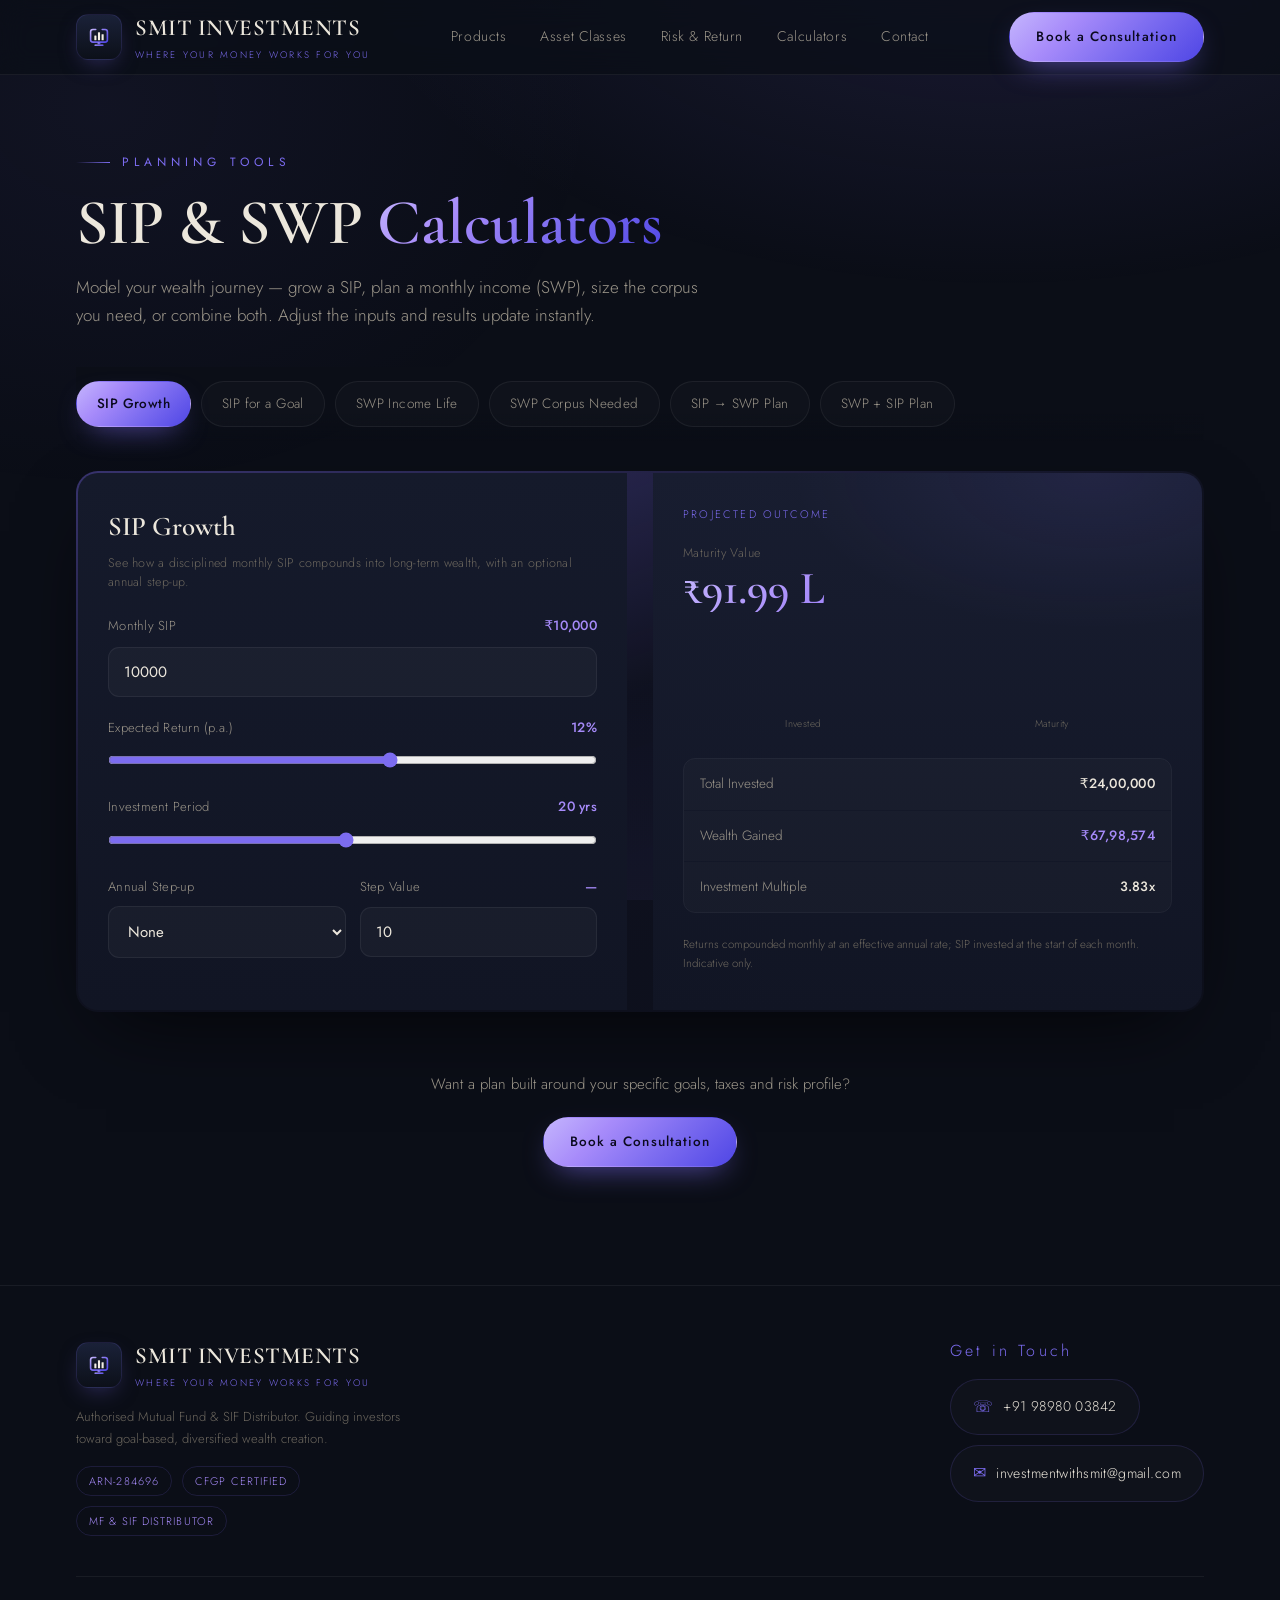
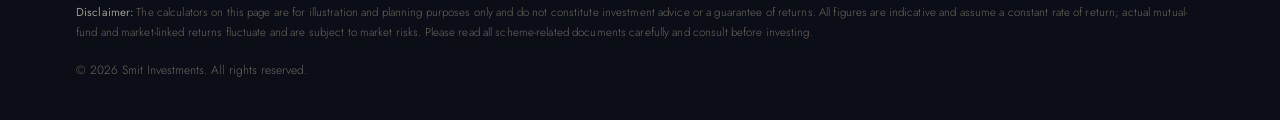
==== calculators.html @ efdbbafd "Initial commit: Smit Investments website + SIP/SWP calculators Co-Authored-By: Claude Opus 4.8 <nore" ====
<!DOCTYPE html>
<html lang="en">
<head>
<meta charset="UTF-8" />
<meta name="viewport" content="width=device-width, initial-scale=1.0" />
<title>Calculators — Smit Investments</title>
<meta name="description" content="SIP & SWP cash-flow calculators by Smit Investments — plan your investments, income withdrawals, and goals." />
<link rel="preconnect" href="https://fonts.googleapis.com" />
<link rel="preconnect" href="https://fonts.gstatic.com" crossorigin />
<link href="https://fonts.googleapis.com/css2?family=Cormorant+Garamond:wght@400;500;600;700&family=Jost:wght@300;400;500;600&display=swap" rel="stylesheet" />
<link rel="stylesheet" href="styles.css" />
</head>
<body>

<header class="nav">
  <div class="wrap nav-inner">
    <a class="brand" href="index.html">
      <span class="mark">
        <svg viewBox="0 0 120 116" xmlns="http://www.w3.org/2000/svg">
          <defs><linearGradient id="lg" x1="0" y1="0" x2="1" y2="1">
            <stop offset="0" stop-color="#c4b5fd"/><stop offset=".5" stop-color="#7c6cf0"/><stop offset="1" stop-color="#4f46e5"/>
          </linearGradient></defs>
          <path d="M46 26 H34 a10 10 0 0 0 -10 10 v34 a10 10 0 0 0 10 10 H86 a10 10 0 0 0 10 -10 V36 a10 10 0 0 0 -10 -10 H74"
                fill="none" stroke="url(#lg)" stroke-width="7" stroke-linecap="round"/>
          <rect x="40" y="52" width="9" height="20" rx="1.5" fill="#f3efe6"/>
          <rect x="55.5" y="38" width="9" height="34" rx="1.5" fill="#f3efe6"/>
          <rect x="71" y="46" width="9" height="26" rx="1.5" fill="#f3efe6"/>
          <rect x="54" y="80" width="12" height="9" rx="2" fill="url(#lg)"/>
          <rect x="40" y="90" width="40" height="7" rx="3.5" fill="url(#lg)"/>
        </svg>
      </span>
      <span><b>Smit Investments</b><span>Where your money works for you</span></span>
    </a>
    <nav class="nav-links">
      <a href="index.html#products">Products</a>
      <a href="index.html#classes">Asset Classes</a>
      <a href="index.html#risk">Risk &amp; Return</a>
      <a href="calculators.html">Calculators</a>
      <a href="index.html#contact">Contact</a>
    </nav>
    <a class="btn btn-gold" href="index.html#contact">Book a Consultation</a>
  </div>
</header>

<section class="calc-hero">
  <div class="wrap">
    <span class="eyebrow">Planning Tools</span>
    <h1>SIP &amp; SWP <span class="gold-text">Calculators</span></h1>
    <p class="lead">Model your wealth journey — grow a SIP, plan a monthly income (SWP), size the corpus you need, or combine both. Adjust the inputs and results update instantly.</p>

    <div class="tabs" id="tabs">
      <div class="tab active" data-target="p-sip">SIP Growth</div>
      <div class="tab" data-target="p-sipneed">SIP for a Goal</div>
      <div class="tab" data-target="p-swplife">SWP Income Life</div>
      <div class="tab" data-target="p-swpneed">SWP Corpus Needed</div>
      <div class="tab" data-target="p-sipswp">SIP → SWP Plan</div>
      <div class="tab" data-target="p-swpsip">SWP + SIP Plan</div>
    </div>

    <!-- 1. SIP GROWTH -->
    <div class="panel active" id="p-sip">
      <div class="calc-card">
        <div class="inputs">
          <h3>SIP Growth</h3>
          <div class="cap">See how a disciplined monthly SIP compounds into long-term wealth, with an optional annual step-up.</div>
          <div class="field"><label>Monthly SIP <span class="out" id="sip_amt_o"></span></label><input type="number" id="sip_amt" value="10000" min="500" step="500"></div>
          <div class="field"><label>Expected Return (p.a.) <span class="out" id="sip_ret_o"></span></label><input type="range" id="sip_ret" value="12" min="1" max="20" step="0.5"></div>
          <div class="field"><label>Investment Period <span class="out" id="sip_yrs_o"></span></label><input type="range" id="sip_yrs" value="20" min="1" max="40" step="1"></div>
          <div class="field-row">
            <div class="field"><label>Annual Step-up</label><select id="sip_stype"><option value="none">None</option><option value="pct">% yearly</option><option value="yearly">₹ yearly</option><option value="half">₹ half-yearly</option></select></div>
            <div class="field"><label>Step Value <span class="out" id="sip_step_o"></span></label><input type="number" id="sip_step" value="10" min="0" step="1"></div>
          </div>
        </div>
        <div class="results">
          <div class="res-head">Projected Outcome</div>
          <div class="res-hero"><div class="lbl">Maturity Value</div><div class="big" id="sip_mat">—</div></div>
          <div class="mini-bars"><div class="mb"><div class="bar inv" id="sip_bar_inv"></div><small>Invested</small></div><div class="mb"><div class="bar gain" id="sip_bar_mat"></div><small>Maturity</small></div></div>
          <div class="res-list">
            <div class="r"><span class="k">Total Invested</span><span class="v" id="sip_inv">—</span></div>
            <div class="r"><span class="k">Wealth Gained</span><span class="v pos" id="sip_gain">—</span></div>
            <div class="r"><span class="k">Investment Multiple</span><span class="v" id="sip_mult">—</span></div>
          </div>
          <div class="calc-note">Returns compounded monthly at an effective annual rate; SIP invested at the start of each month. Indicative only.</div>
        </div>
      </div>
    </div>

    <!-- 2. SIP FOR A GOAL -->
    <div class="panel" id="p-sipneed">
      <div class="calc-card">
        <div class="inputs">
          <h3>SIP for a Goal</h3>
          <div class="cap">Have a target corpus in mind? Find the monthly SIP required to reach it within your horizon.</div>
          <div class="field"><label>Target Amount <span class="out" id="sn_tgt_o"></span></label><input type="number" id="sn_tgt" value="5000000" min="10000" step="50000"></div>
          <div class="field"><label>Expected Return (p.a.) <span class="out" id="sn_ret_o"></span></label><input type="range" id="sn_ret" value="12" min="1" max="20" step="0.5"></div>
          <div class="field"><label>Investment Horizon <span class="out" id="sn_yrs_o"></span></label><input type="range" id="sn_yrs" value="10" min="1" max="40" step="1"></div>
          <div class="field-row">
            <div class="field"><label>Annual Step-up</label><select id="sn_stype"><option value="none">None</option><option value="pct">% yearly</option><option value="yearly">₹ yearly</option><option value="half">₹ half-yearly</option></select></div>
            <div class="field"><label>Step Value <span class="out" id="sn_step_o"></span></label><input type="number" id="sn_step" value="10" min="0" step="1"></div>
          </div>
        </div>
        <div class="results">
          <div class="res-head">What You Need</div>
          <div class="res-hero"><div class="lbl">Monthly SIP Required (at start)</div><div class="big" id="sn_sip">—</div></div>
          <div class="res-list">
            <div class="r"><span class="k">Target Amount</span><span class="v" id="sn_tgt2">—</span></div>
            <div class="r"><span class="k">Total Amount Invested</span><span class="v" id="sn_inv">—</span></div>
            <div class="r"><span class="k">Wealth Gained</span><span class="v pos" id="sn_gain">—</span></div>
            <div class="r"><span class="k">Investment Multiple</span><span class="v" id="sn_mult">—</span></div>
          </div>
          <div class="calc-note">If a step-up is chosen, the required starting SIP is lower as contributions rise over time. Indicative only.</div>
        </div>
      </div>
    </div>

    <!-- 3. SWP INCOME LIFE -->
    <div class="panel" id="p-swplife">
      <div class="calc-card">
        <div class="inputs">
          <h3>SWP Income Life</h3>
          <div class="cap">Withdrawing a fixed monthly income from a corpus? See how long it will last at your expected return.</div>
          <div class="field"><label>Investment Corpus Today <span class="out" id="sl_corp_o"></span></label><input type="number" id="sl_corp" value="5000000" min="100000" step="100000"></div>
          <div class="field"><label>Monthly Withdrawal (SWP) <span class="out" id="sl_wd_o"></span></label><input type="number" id="sl_wd" value="40000" min="1000" step="1000"></div>
          <div class="field"><label>Expected Return (p.a.) <span class="out" id="sl_ret_o"></span></label><input type="range" id="sl_ret" value="8" min="1" max="18" step="0.5"></div>
        </div>
        <div class="results">
          <div class="res-head">How Long It Lasts</div>
          <div class="res-hero"><div class="lbl">Your income would last for</div><div class="big" id="sl_life">—</div></div>
          <div class="res-list">
            <div class="r"><span class="k">Monthly Income</span><span class="v" id="sl_wd2">—</span></div>
            <div class="r"><span class="k">Number of Withdrawals</span><span class="v" id="sl_cnt">—</span></div>
            <div class="r"><span class="k">Total Amount Withdrawn</span><span class="v pos" id="sl_tot">—</span></div>
          </div>
          <div class="calc-note" id="sl_note">Withdrawals start next month; corpus grows at the effective monthly rate between withdrawals. Indicative only.</div>
        </div>
      </div>
    </div>

    <!-- 4. SWP CORPUS NEEDED -->
    <div class="panel" id="p-swpneed">
      <div class="calc-card">
        <div class="inputs">
          <h3>SWP Corpus Needed</h3>
          <div class="cap">Know the monthly income you want and for how long? Find the corpus (SWP kitty) you need to build.</div>
          <div class="field"><label>Monthly Income Required <span class="out" id="swn_wd_o"></span></label><input type="number" id="swn_wd" value="50000" min="1000" step="1000"></div>
          <div class="field"><label>Income Duration <span class="out" id="swn_yrs_o"></span></label><input type="range" id="swn_yrs" value="15" min="1" max="40" step="1"></div>
          <div class="field"><label>Return on Corpus (p.a.) <span class="out" id="swn_ret_o"></span></label><input type="range" id="swn_ret" value="12" min="1" max="18" step="0.5"></div>
          <div class="field"><label>Annual Income Growth / Inflation <span class="out" id="swn_inf_o"></span></label><input type="range" id="swn_inf" value="0" min="0" max="12" step="0.5"></div>
        </div>
        <div class="results">
          <div class="res-head">Corpus To Build</div>
          <div class="res-hero"><div class="lbl">SWP Corpus Needed Today</div><div class="big" id="swn_kitty">—</div></div>
          <div class="res-list">
            <div class="r"><span class="k">Starting Monthly Income</span><span class="v" id="swn_wd2">—</span></div>
            <div class="r"><span class="k">Income Duration</span><span class="v" id="swn_dur">—</span></div>
            <div class="r"><span class="k">Total Income Drawn</span><span class="v pos" id="swn_tot">—</span></div>
          </div>
          <div class="calc-note">Income assumed at the start of each month, growing yearly by the inflation rate. Indicative only.</div>
        </div>
      </div>
    </div>

    <!-- 5. SIP -> SWP -->
    <div class="panel" id="p-sipswp">
      <div class="calc-card">
        <div class="inputs">
          <h3>SIP → SWP Plan</h3>
          <div class="cap">Build wealth with a SIP, then draw a monthly income from it. See the corpus created and how long the income lasts.</div>
          <div class="field"><label>Monthly SIP <span class="out" id="ss_sip_o"></span></label><input type="number" id="ss_sip" value="15000" min="500" step="500"></div>
          <div class="field-row">
            <div class="field"><label>SIP Return (p.a.) <span class="out" id="ss_sret_o"></span></label><input type="range" id="ss_sret" value="12" min="1" max="20" step="0.5"></div>
            <div class="field"><label>SIP Period <span class="out" id="ss_syrs_o"></span></label><input type="range" id="ss_syrs" value="20" min="1" max="40" step="1"></div>
          </div>
          <div class="field"><label>Then — Monthly Withdrawal (SWP) <span class="out" id="ss_wd_o"></span></label><input type="number" id="ss_wd" value="50000" min="1000" step="1000"></div>
          <div class="field"><label>Return During Withdrawal (p.a.) <span class="out" id="ss_wret_o"></span></label><input type="range" id="ss_wret" value="8" min="1" max="18" step="0.5"></div>
        </div>
        <div class="results">
          <div class="res-head">Accumulate → Withdraw</div>
          <div class="res-hero"><div class="lbl">SWP Corpus Built</div><div class="big" id="ss_kitty">—</div></div>
          <div class="res-list">
            <div class="r"><span class="k">Total Invested via SIP</span><span class="v" id="ss_inv">—</span></div>
            <div class="r"><span class="k">Monthly Income Drawn</span><span class="v" id="ss_wd2">—</span></div>
            <div class="r"><span class="k">Income Would Last</span><span class="v pos" id="ss_life">—</span></div>
          </div>
          <div class="calc-note">A two-stage plan: SIP accumulation followed by SWP drawdown on the built corpus. Indicative only.</div>
        </div>
      </div>
    </div>

    <!-- 6. SWP + SIP -->
    <div class="panel" id="p-swpsip">
      <div class="calc-card">
        <div class="inputs">
          <h3>SWP + SIP Plan</h3>
          <div class="cap">Plan a future monthly income and find the SIP needed today to fund the required corpus.</div>
          <div class="field"><label>Monthly Income Required <span class="out" id="sp_wd_o"></span></label><input type="number" id="sp_wd" value="30000" min="1000" step="1000"></div>
          <div class="field-row">
            <div class="field"><label>Income Starts After <span class="out" id="sp_start_o"></span></label><input type="range" id="sp_start" value="5" min="1" max="30" step="1"></div>
            <div class="field"><label>Income Duration <span class="out" id="sp_dur_o"></span></label><input type="range" id="sp_dur" value="15" min="1" max="40" step="1"></div>
          </div>
          <div class="field"><label>Expected Return (p.a.) <span class="out" id="sp_ret_o"></span></label><input type="range" id="sp_ret" value="12" min="1" max="18" step="0.5"></div>
          <div class="field"><label>Annual Income Growth / Inflation <span class="out" id="sp_inf_o"></span></label><input type="range" id="sp_inf" value="0" min="0" max="12" step="0.5"></div>
        </div>
        <div class="results">
          <div class="res-head">Income Goal → Fund It</div>
          <div class="res-hero"><div class="lbl">Monthly SIP Required (at start)</div><div class="big" id="sp_sip">—</div></div>
          <div class="res-list">
            <div class="r"><span class="k">SWP Corpus Needed</span><span class="v" id="sp_kitty">—</span></div>
            <div class="r"><span class="k">Starting Monthly Income</span><span class="v" id="sp_first">—</span></div>
            <div class="r"><span class="k">Total Invested via SIP</span><span class="v" id="sp_inv">—</span></div>
            <div class="r"><span class="k">Income Duration</span><span class="v pos" id="sp_dur2">—</span></div>
          </div>
          <div class="calc-note">Stage 1 sizes the corpus for your income need; Stage 2 finds the SIP over the accumulation years to reach it. Indicative only.</div>
        </div>
      </div>
    </div>

    <div class="cross-cta">
      <p class="lead" style="font-size:15px;margin-bottom:20px">Want a plan built around your specific goals, taxes and risk profile?</p>
      <a class="btn btn-gold" href="index.html#contact">Book a Consultation</a>
    </div>
  </div>
</section>

<footer>
  <div class="wrap">
    <div class="foot-grid">
      <div class="foot-brand">
        <a class="brand" href="index.html" style="pointer-events:auto">
          <span class="mark">
            <svg viewBox="0 0 120 116" xmlns="http://www.w3.org/2000/svg">
              <defs><linearGradient id="lgf" x1="0" y1="0" x2="1" y2="1">
                <stop offset="0" stop-color="#c4b5fd"/><stop offset=".5" stop-color="#7c6cf0"/><stop offset="1" stop-color="#4f46e5"/>
              </linearGradient></defs>
              <path d="M46 26 H34 a10 10 0 0 0 -10 10 v34 a10 10 0 0 0 10 10 H86 a10 10 0 0 0 10 -10 V36 a10 10 0 0 0 -10 -10 H74"
                    fill="none" stroke="url(#lgf)" stroke-width="7" stroke-linecap="round"/>
              <rect x="40" y="52" width="9" height="20" rx="1.5" fill="#f3efe6"/>
              <rect x="55.5" y="38" width="9" height="34" rx="1.5" fill="#f3efe6"/>
              <rect x="71" y="46" width="9" height="26" rx="1.5" fill="#f3efe6"/>
              <rect x="54" y="80" width="12" height="9" rx="2" fill="url(#lgf)"/>
              <rect x="40" y="90" width="40" height="7" rx="3.5" fill="url(#lgf)"/>
            </svg>
          </span>
          <span><b>Smit Investments</b><span>Where your money works for you</span></span>
        </a>
        <p>Authorised Mutual Fund &amp; SIF Distributor. Guiding investors toward goal-based, diversified wealth creation.</p>
        <div class="cred"><span>ARN-284696</span><span>CFGP Certified</span><span>MF &amp; SIF Distributor</span></div>
      </div>
      <div>
        <div class="cls-label" style="color:var(--gold);letter-spacing:.2em;margin-bottom:14px">Get in Touch</div>
        <a class="contact-pill" style="margin-bottom:10px" href="tel:+919898003842"><span class="k serif">☏</span> +91 98980 03842</a><br>
        <a class="contact-pill" style="margin-bottom:10px" href="mailto:investmentwithsmit@gmail.com"><span class="k serif">✉</span> investmentwithsmit@gmail.com</a>
      </div>
    </div>
    <div class="disclaimer">
      <b>Disclaimer:</b> The calculators on this page are for illustration and planning purposes only and do not constitute investment advice or a guarantee of returns. All figures are indicative and assume a constant rate of return; actual mutual-fund and market-linked returns fluctuate and are subject to market risks. Please read all scheme-related documents carefully and consult before investing.
    </div>
    <div class="copy">© 2026 Smit Investments. All rights reserved.</div>
  </div>
</footer>

<script>
/* ===== core financial engine (matched to the SIP/SWP cash-flow model) ===== */
const mrate = a => Math.pow(1+a, 1/12) - 1;

function sipFV(P, annual, years, stype, step){
  const r=mrate(annual); let bal=0, sip=P, invested=0;
  const n=Math.round(years*12);
  for(let m=0;m<n;m++){
    if(m>0){
      if(stype==='pct' && m%12===0) sip*=(1+step);
      else if(stype==='yearly' && m%12===0) sip+=step;
      else if(stype==='half' && m%6===0) sip+=step;
    }
    bal=(bal+sip)*(1+r); invested+=sip;
  }
  return {maturity:bal, invested};
}
function sipNeeded(target, annual, years, stype, step){
  let lo=0, hi=Math.max(target,1);
  // ensure hi is large enough
  while(sipFV(hi,annual,years,stype,step).maturity < target) hi*=2;
  for(let i=0;i<100;i++){ const mid=(lo+hi)/2; if(sipFV(mid,annual,years,stype,step).maturity<target) lo=mid; else hi=mid; }
  const P=(lo+hi)/2; return {sip:P, ...sipFV(P,annual,years,stype,step)};
}
function swpNeed(W, years, annual, infl){
  const r=mrate(annual); const n=Math.round(years*12); let pv=0, w=W, totalWD=0;
  for(let m=0;m<n;m++){ if(m>0 && m%12===0) w*=(1+infl); pv += w/Math.pow(1+r,m); totalWD+=w; }
  return {pv, totalWD};
}
function swpLife(C, W, annual){
  const r=mrate(annual); let bal=C, count=0, total=0; const cap=1200; let sustaining=false;
  for(let m=1;m<=cap;m++){
    bal=bal*(1+r);
    if(bal>=W){ bal-=W; count++; total+=W; }
    else { total+=bal; count++; bal=0; break; }
    if(m===cap) sustaining=true;
  }
  return {months:count, total, sustaining};
}

/* ===== formatting ===== */
const nf=new Intl.NumberFormat('en-IN',{maximumFractionDigits:0});
const rupee=n=>'₹'+nf.format(Math.round(n));
function compact(n){n=Math.round(n);const a=Math.abs(n);
  if(a>=1e7) return '₹'+(n/1e7).toFixed(2)+' Cr';
  if(a>=1e5) return '₹'+(n/1e5).toFixed(2)+' L';
  return '₹'+nf.format(n);}
function dur(months){const y=Math.floor(months/12),m=months%12;
  let s=[]; if(y) s.push(y+' yr'+(y>1?'s':'')); if(m) s.push(m+' mo'); return s.join(' ')||'0 mo';}

const $=id=>document.getElementById(id);
const num=id=>parseFloat($(id).value)||0;
const set=(id,v)=>{const e=$(id); if(e) e.textContent=v;};
function stepOut(stype,val){ return stype==='none'?'—': stype==='pct'? val+'%' : rupee(val); }
function stepVal(stype,val){ return stype==='pct'? val/100 : val; }

/* ===== renders ===== */
function renderSip(){
  const P=num('sip_amt'),ret=num('sip_ret')/100,yrs=num('sip_yrs');
  const st=$('sip_stype').value, sv=num('sip_step'), step=stepVal(st,sv);
  set('sip_amt_o',rupee(P)); set('sip_ret_o',num('sip_ret')+'%'); set('sip_yrs_o',yrs+' yrs'); set('sip_step_o',stepOut(st,sv));
  const {maturity,invested}=sipFV(P,ret,yrs,st,step);
  set('sip_mat',compact(maturity)); set('sip_inv',rupee(invested));
  set('sip_gain',rupee(maturity-invested)); set('sip_mult',(maturity/invested).toFixed(2)+'x');
  $('sip_bar_inv').style.height=Math.max(4,invested/maturity*100)+'%';
  $('sip_bar_mat').style.height='100%';
}
function renderSipNeed(){
  const tgt=num('sn_tgt'),ret=num('sn_ret')/100,yrs=num('sn_yrs');
  const st=$('sn_stype').value, sv=num('sn_step'), step=stepVal(st,sv);
  set('sn_tgt_o',compact(tgt)); set('sn_ret_o',num('sn_ret')+'%'); set('sn_yrs_o',yrs+' yrs'); set('sn_step_o',stepOut(st,sv));
  const {sip,invested}=sipNeeded(tgt,ret,yrs,st,step);
  set('sn_sip',rupee(sip)); set('sn_tgt2',compact(tgt)); set('sn_inv',rupee(invested));
  set('sn_gain',rupee(tgt-invested)); set('sn_mult',(tgt/invested).toFixed(2)+'x');
}
function renderSwpLife(){
  const C=num('sl_corp'),W=num('sl_wd'),ret=num('sl_ret')/100;
  set('sl_corp_o',compact(C)); set('sl_wd_o',rupee(W)); set('sl_ret_o',num('sl_ret')+'%');
  const {months,total,sustaining}=swpLife(C,W,ret);
  if(sustaining){
    set('sl_life','Self-sustaining');
    set('sl_cnt','Ongoing (100+ yrs)');
    set('sl_tot','—');
    set('sl_note','At this return, monthly growth exceeds the withdrawal — the corpus is self-sustaining and keeps growing. Try a higher withdrawal or lower return to see a finite life.');
  }else{
    set('sl_life',dur(months));
    set('sl_cnt',months+' withdrawals');
    set('sl_tot',compact(total));
    set('sl_note','Withdrawals start next month; corpus grows at the effective monthly rate between withdrawals. Indicative only.');
  }
  set('sl_wd2',rupee(W));
}
function renderSwpNeed(){
  const W=num('swn_wd'),yrs=num('swn_yrs'),ret=num('swn_ret')/100,inf=num('swn_inf')/100;
  set('swn_wd_o',rupee(W)); set('swn_yrs_o',yrs+' yrs'); set('swn_ret_o',num('swn_ret')+'%'); set('swn_inf_o',num('swn_inf')+'%');
  const {pv,totalWD}=swpNeed(W,yrs,ret,inf);
  set('swn_kitty',compact(pv)); set('swn_wd2',rupee(W)); set('swn_dur',yrs+' yrs'); set('swn_tot',compact(totalWD));
}
function renderSipSwp(){
  const P=num('ss_sip'),sret=num('ss_sret')/100,syrs=num('ss_syrs');
  const W=num('ss_wd'),wret=num('ss_wret')/100;
  set('ss_sip_o',rupee(P)); set('ss_sret_o',num('ss_sret')+'%'); set('ss_syrs_o',syrs+' yrs');
  set('ss_wd_o',rupee(W)); set('ss_wret_o',num('ss_wret')+'%');
  const {maturity,invested}=sipFV(P,sret,syrs,'none',0);
  const {months,sustaining}=swpLife(maturity,W,wret);
  set('ss_kitty',compact(maturity)); set('ss_inv',compact(invested)); set('ss_wd2',rupee(W));
  set('ss_life', sustaining?'Self-sustaining':dur(months));
}
function renderSwpSip(){
  const W=num('sp_wd'),start=num('sp_start'),d=num('sp_dur'),ret=num('sp_ret')/100,inf=num('sp_inf')/100;
  set('sp_wd_o',rupee(W)); set('sp_start_o',start+' yrs'); set('sp_dur_o',d+' yrs'); set('sp_ret_o',num('sp_ret')+'%'); set('sp_inf_o',num('sp_inf')+'%');
  const {pv}=swpNeed(W,d,ret,inf);
  const {sip,invested}=sipNeeded(pv,ret,start,'none',0);
  set('sp_sip',rupee(sip)); set('sp_kitty',compact(pv)); set('sp_first',rupee(W));
  set('sp_inv',compact(invested)); set('sp_dur2',d+' yrs');
}
function renderAll(){renderSip();renderSipNeed();renderSwpLife();renderSwpNeed();renderSipSwp();renderSwpSip();}

/* ===== tabs ===== */
function initTabs(){
  const tabs=[...document.querySelectorAll('.tab')];
  tabs.forEach(t=>t.addEventListener('click',()=>{
    tabs.forEach(x=>x.classList.remove('active'));
    document.querySelectorAll('.panel').forEach(p=>p.classList.remove('active'));
    t.classList.add('active');
    $(t.dataset.target).classList.add('active');
  }));
}
document.addEventListener('input',renderAll);
document.addEventListener('change',renderAll);
window.addEventListener('DOMContentLoaded',()=>{ initTabs(); renderAll(); });
</script>
</body>
</html>
---- styles.css ----
:root{
    --bg:#0b0e17;
    --bg-2:#111524;
    --panel:#151a2b;
    --panel-2:#181d30;
    --line:rgba(124,108,240,0.16);
    --line-soft:rgba(255,255,255,0.06);
    --gold:#7c6cf0;
    --gold-2:#a78bfa;
    --gold-3:#c4b5fd;
    --gold-deep:#4f46e5;
    --txt:#ece7dc;
    --txt-dim:#9c968a;
    --txt-mute:#6c675e;
    --grad-gold:linear-gradient(135deg,#c4b5fd 0%,#a78bfa 30%,#7c6cf0 62%,#4f46e5 100%);
    --shadow:0 30px 80px -30px rgba(0,0,0,0.8);
    --radius:18px;
  }
  *{box-sizing:border-box;margin:0;padding:0}
  html{scroll-behavior:smooth}
  body{
    background:var(--bg);
    color:var(--txt);
    font-family:'Jost',system-ui,sans-serif;
    font-weight:300;
    line-height:1.65;
    -webkit-font-smoothing:antialiased;
    overflow-x:hidden;
  }
  body::before{
    content:"";position:fixed;inset:0;z-index:0;pointer-events:none;
    background:
      radial-gradient(1100px 600px at 78% -8%,rgba(124,108,240,0.14),transparent 60%),
      radial-gradient(900px 700px at 8% 12%,rgba(124,108,240,0.06),transparent 55%),
      radial-gradient(700px 500px at 50% 108%,rgba(124,108,240,0.07),transparent 60%);
  }
  .serif{font-family:'Cormorant Garamond',serif}
  .wrap{max-width:1180px;margin:0 auto;padding:0 26px;position:relative;z-index:1}
  .gold-text{
    background:var(--grad-gold);-webkit-background-clip:text;background-clip:text;
    -webkit-text-fill-color:transparent;color:transparent;
  }
  .eyebrow{
    font-size:12px;letter-spacing:.42em;text-transform:uppercase;
    color:var(--gold);font-weight:400;display:inline-flex;align-items:center;gap:12px;
  }
  .eyebrow::before,.eyebrow.center::after{content:"";width:34px;height:1px;background:linear-gradient(90deg,transparent,var(--gold))}
  .eyebrow.center::before{background:linear-gradient(90deg,var(--gold),transparent)}

  /* NAV */
  header.nav{
    position:sticky;top:0;z-index:50;
    backdrop-filter:blur(14px);
    background:rgba(11,14,23,0.72);
    border-bottom:1px solid var(--line-soft);
  }
  .nav-inner{display:flex;align-items:center;justify-content:space-between;height:74px}
  .brand{display:flex;align-items:center;gap:13px;text-decoration:none}
  .brand .mark{
    width:46px;height:46px;border-radius:12px;display:grid;place-items:center;
    background:linear-gradient(180deg,#1a2138,#0c1019);border:1px solid var(--line);
    box-shadow:0 8px 24px -10px rgba(124,108,240,0.5);
  }
  .brand .mark svg{width:28px;height:28px;display:block}
  .brand b{font-family:'Cormorant Garamond',serif;font-size:23px;font-weight:600;letter-spacing:.5px;color:var(--txt);white-space:nowrap}
  .brand span{display:block;font-size:9.5px;letter-spacing:.24em;color:var(--gold);text-transform:uppercase;margin-top:0}
  .nav-links{display:flex;gap:34px;align-items:center}
  .nav-links a{color:var(--txt-dim);text-decoration:none;font-size:14px;letter-spacing:.04em;transition:.25s}
  .nav-links a:hover{color:var(--gold-2)}
  .btn{
    display:inline-flex;align-items:center;gap:9px;text-decoration:none;cursor:pointer;
    padding:13px 26px;border-radius:40px;font-size:13.5px;letter-spacing:.08em;
    font-weight:400;font-family:'Jost';border:1px solid transparent;transition:.3s;white-space:nowrap;
  }
  .btn-gold{background:var(--grad-gold);color:#0b0a1f;font-weight:500;box-shadow:0 12px 30px -12px rgba(124,108,240,0.7)}
  .btn-gold:hover{transform:translateY(-2px);box-shadow:0 18px 40px -14px rgba(124,108,240,0.85)}
  .btn-ghost{border-color:var(--line);color:var(--gold-2);background:rgba(124,108,240,0.04)}
  .btn-ghost:hover{background:rgba(124,108,240,0.1);border-color:var(--gold)}
  @media(max-width:860px){.nav-links{display:none}}

  /* HERO */
  .hero{position:relative;padding:96px 0 70px;overflow:hidden}
  .hero-grid{display:grid;grid-template-columns:1.15fr .85fr;gap:50px;align-items:center}
  .hero h1{font-family:'Cormorant Garamond',serif;font-weight:600;line-height:1.02;
    font-size:clamp(46px,6.6vw,80px);letter-spacing:-.5px;margin:22px 0 20px}
  .hero p.lead{font-size:18px;color:var(--txt-dim);max-width:520px;font-weight:300}
  .hero-cta{display:flex;gap:16px;margin-top:36px;flex-wrap:wrap}
  .hero-stats{display:flex;gap:34px;margin-top:52px;flex-wrap:wrap}
  .hero-stats .s b{font-family:'Cormorant Garamond',serif;font-size:34px;font-weight:600;display:block;line-height:1}
  .hero-stats .s span{font-size:11.5px;letter-spacing:.16em;text-transform:uppercase;color:var(--txt-mute)}
  .hero-card{
    position:relative;border-radius:22px;padding:2px;background:linear-gradient(160deg,rgba(124,108,240,0.5),rgba(124,108,240,0.05) 40%,rgba(124,108,240,0.02));
    box-shadow:var(--shadow);
  }
  .hero-card-in{
    background:linear-gradient(180deg,#141a2b,#0c1019);border-radius:20px;padding:32px 30px;
  }
  .hero-card h4{font-family:'Cormorant Garamond',serif;font-size:22px;font-weight:600;margin-bottom:6px}
  .hero-card .sub{font-size:12.5px;color:var(--txt-mute);letter-spacing:.05em;margin-bottom:22px}
  .ladder{display:flex;flex-direction:column;gap:11px}
  .ladder .row{display:flex;align-items:center;justify-content:space-between;
    padding:13px 16px;border-radius:12px;background:rgba(255,255,255,0.02);border:1px solid var(--line-soft);transition:.3s}
  .ladder .row:hover{border-color:var(--line);background:rgba(124,108,240,0.05);transform:translateX(3px)}
  .ladder .row .name{font-size:14px;color:var(--txt);letter-spacing:.02em}
  .ladder .row .val{font-size:12.5px;color:var(--gold-2);font-weight:400;letter-spacing:.04em}
  @media(max-width:900px){.hero-grid{grid-template-columns:1fr;gap:44px}.hero{padding:60px 0 50px}}

  /* SECTION SHELL */
  section.block{padding:88px 0;position:relative}
  .sec-head{text-align:center;max-width:680px;margin:0 auto 58px}
  .sec-head h2{font-family:'Cormorant Garamond',serif;font-weight:600;font-size:clamp(34px,4.6vw,52px);line-height:1.06;margin:18px 0 16px;letter-spacing:-.3px}
  .sec-head p{color:var(--txt-dim);font-size:16.5px}
  .divider-c{display:flex;justify-content:center;margin-bottom:18px}

  /* PRODUCT GRID */
  .prod-grid{display:grid;grid-template-columns:repeat(3,1fr);gap:24px}
  @media(max-width:960px){.prod-grid{grid-template-columns:repeat(2,1fr)}}
  @media(max-width:640px){.prod-grid{grid-template-columns:1fr}}
  .card{
    position:relative;border-radius:var(--radius);padding:28px 26px 26px;
    background:linear-gradient(180deg,var(--panel),var(--bg-2));
    border:1px solid var(--line-soft);overflow:hidden;transition:.4s cubic-bezier(.2,.7,.2,1);
    display:flex;flex-direction:column;
  }
  .card::before{content:"";position:absolute;inset:0;padding:1px;border-radius:var(--radius);
    background:linear-gradient(160deg,rgba(124,108,240,0.55),transparent 42%);
    -webkit-mask:linear-gradient(#000 0 0) content-box,linear-gradient(#000 0 0);
    -webkit-mask-composite:xor;mask-composite:exclude;opacity:0;transition:.4s}
  .card::after{content:"";position:absolute;top:-40%;right:-30%;width:220px;height:220px;
    background:radial-gradient(circle,rgba(124,108,240,0.16),transparent 65%);opacity:0;transition:.5s}
  .card:hover{transform:translateY(-7px);border-color:var(--line)}
  .card:hover::before{opacity:1}
  .card:hover::after{opacity:1}
  .card-top{display:flex;align-items:flex-start;justify-content:space-between;gap:12px;margin-bottom:16px}
  .idx{font-family:'Cormorant Garamond',serif;font-size:16px;color:var(--gold);border:1px solid var(--line);
    width:40px;height:40px;border-radius:11px;display:grid;place-items:center;flex-shrink:0;letter-spacing:.02em}
  .min-badge{font-size:10.5px;letter-spacing:.12em;text-transform:uppercase;color:var(--gold-2);
    border:1px solid var(--line);padding:6px 12px;border-radius:30px;white-space:nowrap;background:rgba(124,108,240,0.05)}
  .min-badge.open{color:var(--txt-dim);border-color:var(--line-soft)}
  .card h3{font-family:'Cormorant Garamond',serif;font-size:26px;font-weight:600;letter-spacing:.2px;margin-bottom:9px;line-height:1.1}
  .card .desc{font-size:14px;color:var(--txt-dim);font-weight:300;line-height:1.6;margin-bottom:18px;flex-grow:1}
  .tags{display:flex;flex-wrap:wrap;gap:7px;margin-top:auto}
  .tag{font-size:11px;letter-spacing:.03em;color:var(--txt);padding:5px 11px;border-radius:20px;
    background:rgba(255,255,255,0.03);border:1px solid var(--line-soft)}
  .tag.eq{color:#a78bfa;border-color:rgba(167,139,250,0.28)}
  .tag.hy{color:#c9b48a}
  .tag.dt{color:#a9b6c9;border-color:rgba(169,182,201,0.22)}
  .tag.ot{color:#d8b98f;border-color:rgba(216,185,143,0.24)}
  .card .cls-label{font-size:10px;letter-spacing:.2em;text-transform:uppercase;color:var(--txt-mute);margin:16px 0 9px}
  .highlight-strip{margin-top:16px;padding:11px 14px;border-radius:11px;font-size:12.5px;
    background:linear-gradient(90deg,rgba(124,108,240,0.12),rgba(124,108,240,0.02));
    border:1px solid var(--line);color:var(--gold-3);letter-spacing:.02em}

  /* ASSET CLASS BAR */
  .assets{padding:72px 0 0}
  .asset-row{display:grid;grid-template-columns:repeat(4,1fr);gap:18px;margin-top:8px}
  @media(max-width:760px){.asset-row{grid-template-columns:repeat(2,1fr)}}
  .asset{padding:24px 22px;border-radius:16px;background:var(--panel-2);border:1px solid var(--line-soft);transition:.35s}
  .asset:hover{border-color:var(--line);transform:translateY(-4px)}
  .asset .ic{font-family:'Cormorant Garamond',serif;font-size:26px;color:var(--gold);margin-bottom:8px}
  .asset h5{font-size:15px;font-weight:500;letter-spacing:.03em;margin-bottom:5px}
  .asset p{font-size:12.5px;color:var(--txt-mute)}

  /* RISK vs RETURN CHART */
  .rr-wrap{max-width:960px;margin:0 auto}
  .rr-legend{display:flex;gap:26px;justify-content:center;margin-bottom:36px;flex-wrap:wrap}
  .rr-legend .li{display:flex;align-items:center;gap:10px;font-size:13px;color:var(--txt-dim);letter-spacing:.03em}
  .rr-legend .sw{width:28px;height:11px;border-radius:6px;display:inline-block}
  .sw.risk{background:linear-gradient(90deg,#6f5324,#c99a44)}
  .sw.ret{background:var(--grad-gold)}
  .rr-list{display:flex;flex-direction:column;gap:13px}
  .rr-row{display:grid;grid-template-columns:220px 1fr;gap:22px;align-items:center;
    padding:16px 22px;border-radius:14px;background:linear-gradient(180deg,var(--panel),var(--bg-2));
    border:1px solid var(--line-soft);transition:.35s}
  .rr-row:hover{border-color:var(--line);transform:translateX(4px)}
  .rr-label{display:flex;align-items:center;gap:13px}
  .rr-num{font-family:'Cormorant Garamond',serif;color:var(--gold);border:1px solid var(--line);
    width:36px;height:36px;border-radius:10px;display:grid;place-items:center;font-size:15px;flex-shrink:0}
  .rr-label b{font-size:15px;font-weight:500;display:block;letter-spacing:.02em;line-height:1.2}
  .rr-label em{font-style:normal;font-size:11px;color:var(--txt-mute);letter-spacing:.03em}
  .rr-bars{display:flex;flex-direction:column;gap:9px}
  .rr-bar{display:flex;align-items:center;gap:13px}
  .rr-tag{font-size:9.5px;letter-spacing:.14em;text-transform:uppercase;color:var(--txt-mute);width:50px;flex-shrink:0;text-align:right}
  .rr-track{flex:1;height:12px;border-radius:8px;background:rgba(255,255,255,0.045);overflow:hidden;position:relative}
  .rr-fill{display:block;height:100%;width:0;border-radius:8px;transition:width 1.15s cubic-bezier(.2,.85,.25,1)}
  .rr-fill.risk{background:linear-gradient(90deg,#6f5324,#c99a44)}
  .rr-fill.ret{background:var(--grad-gold);box-shadow:0 0 16px -4px rgba(124,108,240,0.5)}
  .rr-row.in .rr-fill{width:var(--w)}
  .rr-v{width:30px;font-size:13px;color:var(--gold-2);flex-shrink:0;font-weight:400}
  .rr-scale{display:flex;justify-content:space-between;max-width:960px;margin:20px auto 0;
    padding-left:242px;font-size:10.5px;letter-spacing:.14em;text-transform:uppercase;color:var(--txt-mute)}
  .rr-note{max-width:820px;margin:30px auto 0;font-size:12px;color:var(--txt-mute);text-align:center;line-height:1.7}
  @media(max-width:640px){
    .rr-row{grid-template-columns:1fr;gap:14px}
    .rr-scale{padding-left:0}
  }
  /* scatter / quadrant */
  .rr-plot{max-width:720px;margin:0 auto}
  .rr-plot svg{width:100%;height:auto;display:block;overflow:visible}
  .qlabel{font-size:11px;letter-spacing:.16em;fill:var(--txt-mute);text-transform:uppercase}
  .qlabel.pos{fill:var(--gold-2);opacity:.85}
  .axttl{font-size:12.5px;letter-spacing:.24em;fill:var(--gold);text-transform:uppercase}
  .tick{font-size:10px;fill:var(--txt-mute)}
  .dot-g{opacity:0;transition:opacity .55s ease}
  .rr-plot.in .dot-g{opacity:1}
  .dot-g circle{transition:.3s}
  .dot-g:hover circle{stroke:var(--gold-3);stroke-width:3}
  .dot-n{fill:#0b0a1f;font-size:13px;font-weight:600;font-family:'Jost',sans-serif}
  .rr-key{display:grid;grid-template-columns:repeat(3,1fr);gap:12px 24px;max-width:720px;margin:36px auto 0}
  .rr-key .k{display:flex;align-items:center;gap:11px;font-size:13px}
  .rr-key .kn{width:25px;height:25px;border-radius:50%;background:var(--grad-gold);color:#0b0a1f;
    font-size:12px;font-weight:600;display:grid;place-items:center;flex-shrink:0}
  .rr-key .k b{color:var(--txt);font-weight:400}
  .rr-key .k .rv{color:var(--gold-2);font-size:11px;margin-left:auto;white-space:nowrap;letter-spacing:.04em}
  @media(max-width:620px){.rr-key{grid-template-columns:1fr 1fr;gap:12px 16px}}

  /* CTA */
  .cta-band{position:relative;border-radius:26px;overflow:hidden;padding:2px;
    background:linear-gradient(135deg,rgba(124,108,240,0.6),rgba(124,108,240,0.05));box-shadow:var(--shadow)}
  .cta-in{background:radial-gradient(700px 300px at 50% 0,rgba(124,108,240,0.12),transparent 60%),linear-gradient(180deg,#121625,#0b0e17);
    border-radius:24px;padding:64px 40px;text-align:center}
  .cta-in h2{font-family:'Cormorant Garamond',serif;font-size:clamp(34px,4.6vw,50px);font-weight:600;margin:16px 0 14px;line-height:1.08}
  .cta-in p{color:var(--txt-dim);max-width:520px;margin:0 auto 34px;font-size:16.5px}
  .contact-row{display:flex;gap:16px;justify-content:center;flex-wrap:wrap}
  .contact-pill{display:inline-flex;align-items:center;gap:10px;padding:14px 22px;border-radius:40px;
    border:1px solid var(--line);color:var(--txt);text-decoration:none;font-size:14px;letter-spacing:.03em;
    background:rgba(255,255,255,0.02);transition:.3s}
  .contact-pill:hover{border-color:var(--gold);color:var(--gold-2);background:rgba(124,108,240,0.06)}
  .contact-pill .k{color:var(--gold);font-size:16px}

  /* FOOTER */
  footer{border-top:1px solid var(--line-soft);padding:52px 0 40px;margin-top:88px}
  .foot-grid{display:flex;justify-content:space-between;gap:30px;flex-wrap:wrap;align-items:flex-start}
  .foot-brand{max-width:340px}
  .foot-brand p{color:var(--txt-mute);font-size:13px;margin-top:14px;line-height:1.7}
  .cred{display:flex;gap:10px;flex-wrap:wrap;margin-top:16px}
  .cred span{font-size:11px;letter-spacing:.1em;text-transform:uppercase;color:var(--gold-2);
    border:1px solid var(--line);padding:5px 12px;border-radius:20px}
  .disclaimer{margin-top:40px;padding-top:26px;border-top:1px solid var(--line-soft);
    font-size:11.5px;color:var(--txt-mute);line-height:1.7;letter-spacing:.01em}
  .disclaimer b{color:var(--txt-dim);font-weight:400}
  .copy{margin-top:18px;font-size:12px;color:var(--txt-mute)}

  /* reveal */
  .reveal{opacity:0;transform:translateY(26px);transition:.8s cubic-bezier(.2,.7,.2,1)}
  .reveal.in{opacity:1;transform:none}

/* ============ CALCULATORS PAGE ============ */
.calc-hero{padding:70px 0 30px}
.calc-hero h1{font-family:'Cormorant Garamond',serif;font-weight:600;line-height:1.04;
  font-size:clamp(38px,5.4vw,64px);letter-spacing:-.4px;margin:18px 0 16px}
.calc-hero p.lead{font-size:17px;color:var(--txt-dim);max-width:640px}

.tabs{display:flex;flex-wrap:wrap;gap:10px;margin:38px 0 30px;position:sticky;top:74px;z-index:20;
  padding:14px 0;background:linear-gradient(180deg,var(--bg) 62%,rgba(11,14,23,0));}
.tab{cursor:pointer;padding:11px 20px;border-radius:40px;font-size:13.5px;letter-spacing:.03em;
  border:1px solid var(--line-soft);background:rgba(255,255,255,0.02);color:var(--txt-dim);transition:.3s;font-family:'Jost'}
.tab:hover{color:var(--gold-2);border-color:var(--line)}
.tab.active{background:var(--grad-gold);color:#0b0a1f;font-weight:500;border-color:transparent;
  box-shadow:0 12px 30px -14px rgba(124,108,240,0.8)}

.panel{display:none;animation:fade .5s ease}
.panel.active{display:block}
@keyframes fade{from{opacity:0;transform:translateY(10px)}to{opacity:1;transform:none}}

.calc-card{display:grid;grid-template-columns:1fr 1fr;gap:26px;border-radius:22px;padding:2px;
  background:linear-gradient(160deg,rgba(124,108,240,0.4),rgba(124,108,240,0.04) 45%,rgba(124,108,240,0.02));
  box-shadow:var(--shadow)}
.calc-card>div{background:linear-gradient(180deg,var(--panel),var(--bg-2));border-radius:20px;padding:32px 30px}
.calc-card .inputs{border-radius:20px 0 0 20px}
.calc-card .results{border-radius:0 20px 20px 0;background:
  radial-gradient(500px 260px at 80% 0,rgba(124,108,240,0.10),transparent 60%),linear-gradient(180deg,var(--panel-2),var(--bg-2))}
@media(max-width:820px){.calc-card{grid-template-columns:1fr}.calc-card .inputs,.calc-card .results{border-radius:20px}}

.calc-card h3{font-family:'Cormorant Garamond',serif;font-size:27px;font-weight:600;margin-bottom:4px}
.calc-card .cap{font-size:12.5px;color:var(--txt-mute);margin-bottom:24px;letter-spacing:.02em;line-height:1.5}

.field{margin-bottom:20px}
.field label{display:flex;justify-content:space-between;align-items:baseline;font-size:13px;color:var(--txt-dim);margin-bottom:9px;letter-spacing:.02em}
.field label .out{color:var(--gold-2);font-size:13.5px;font-weight:500}
.field input[type=number],.field select{width:100%;padding:13px 15px;border-radius:11px;font-size:15px;font-family:'Jost';
  background:rgba(255,255,255,0.03);border:1px solid var(--line-soft);color:var(--txt);transition:.25s;outline:none}
.field input[type=number]:focus,.field select:focus{border-color:var(--gold);background:rgba(124,108,240,0.06)}
.field input[type=range]{width:100%;accent-color:var(--gold);margin-top:4px}
.field .hint{font-size:11px;color:var(--txt-mute);margin-top:6px}
.field-row{display:grid;grid-template-columns:1fr 1fr;gap:14px}
.field select option{background:#141a2b;color:var(--txt)}

.res-head{font-size:11px;letter-spacing:.2em;text-transform:uppercase;color:var(--gold);margin-bottom:20px}
.res-hero{margin-bottom:8px}
.res-hero .lbl{font-size:12.5px;color:var(--txt-mute);letter-spacing:.03em}
.res-hero .big{font-family:'Cormorant Garamond',serif;font-size:clamp(34px,5vw,46px);font-weight:600;line-height:1.05;
  background:var(--grad-gold);-webkit-background-clip:text;background-clip:text;-webkit-text-fill-color:transparent}
.res-list{margin-top:26px;display:flex;flex-direction:column;gap:1px;border-radius:12px;overflow:hidden;border:1px solid var(--line-soft)}
.res-list .r{display:flex;justify-content:space-between;align-items:center;padding:14px 16px;background:rgba(255,255,255,0.02);font-size:13.5px}
.res-list .r .k{color:var(--txt-dim)}
.res-list .r .v{color:var(--txt);font-weight:500;letter-spacing:.02em}
.res-list .r .v.pos{color:var(--gold-2)}
.calc-note{font-size:11.5px;color:var(--txt-mute);margin-top:22px;line-height:1.65}

.mini-bars{margin-top:24px;display:flex;align-items:flex-end;gap:8px;height:96px}
.mini-bars .mb{flex:1;display:flex;flex-direction:column;align-items:center;gap:8px;justify-content:flex-end}
.mini-bars .mb .bar{width:100%;border-radius:7px 7px 0 0;transition:height .7s cubic-bezier(.2,.8,.2,1)}
.mini-bars .mb .bar.inv{background:rgba(255,255,255,0.12)}
.mini-bars .mb .bar.gain{background:var(--grad-gold)}
.mini-bars .mb small{font-size:10px;color:var(--txt-mute);letter-spacing:.04em}
.cross-cta{text-align:center;margin:60px auto 0;max-width:560px}
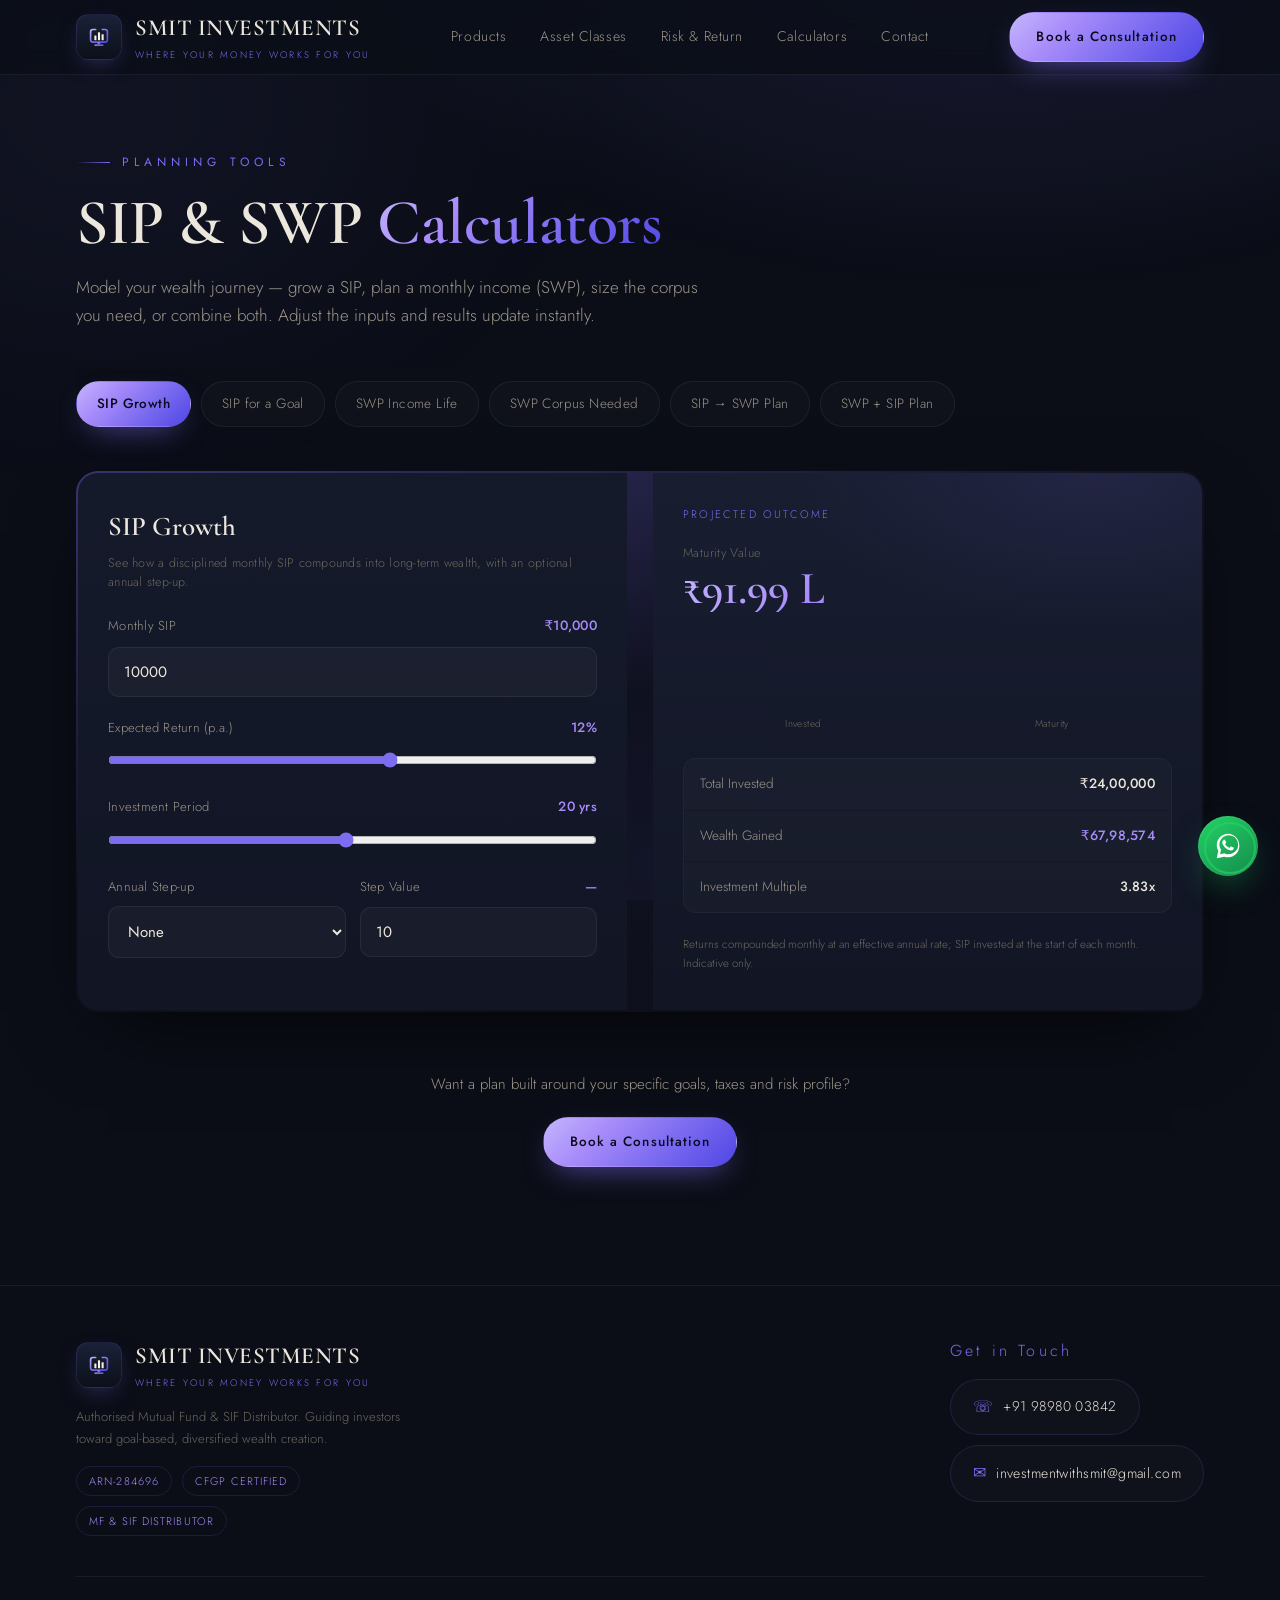
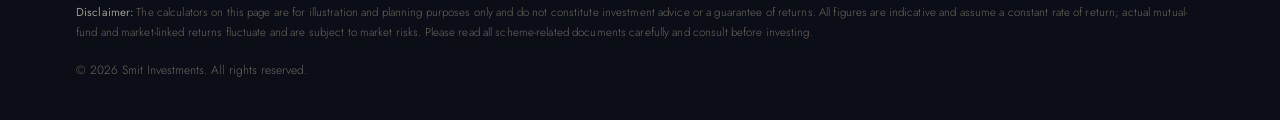
==== commit 920544fc: "Add floating WhatsApp connect button to both pages Co-Authored-By: Claude Opus 4.8 <noreply@anthropi" ====
--- a/calculators.html
+++ b/calculators.html
@@ -391,5 +391,9 @@
 document.addEventListener('change',renderAll);
 window.addEventListener('DOMContentLoaded',()=>{ initTabs(); renderAll(); });
 </script>
+<a class="wa-float" href="https://wa.me/919898003842?text=Hi%20Smit%20Investments%2C%20I%27d%20like%20to%20know%20more%20about%20your%20investment%20products." target="_blank" rel="noopener" aria-label="Chat with us on WhatsApp">
+  <span class="ico"><svg viewBox="0 0 32 32" fill="currentColor" xmlns="http://www.w3.org/2000/svg"><path d="M16.04 3C9.4 3 4 8.4 4 15.04c0 2.13.56 4.2 1.62 6.03L4 29l8.1-1.6a12 12 0 0 0 3.94.66h.01c6.64 0 12.04-5.4 12.04-12.04C28.09 8.4 22.68 3 16.04 3zm0 21.9c-1.2 0-2.38-.32-3.42-.93l-.24-.14-4.8.95.96-4.68-.16-.25a9.9 9.9 0 0 1-1.52-5.28c0-5.5 4.48-9.98 9.99-9.98 2.67 0 5.18 1.04 7.06 2.93a9.9 9.9 0 0 1 2.92 7.06c0 5.5-4.48 9.98-9.99 9.98zm5.48-7.47c-.3-.15-1.78-.88-2.06-.98-.28-.1-.48-.15-.68.15-.2.3-.78.98-.96 1.18-.18.2-.35.22-.65.07-.3-.15-1.27-.47-2.42-1.5-.9-.8-1.5-1.78-1.68-2.08-.18-.3-.02-.46.13-.61.14-.14.3-.35.45-.53.15-.18.2-.3.3-.5.1-.2.05-.38-.02-.53-.08-.15-.68-1.63-.93-2.23-.24-.58-.49-.5-.68-.51h-.58c-.2 0-.53.07-.8.38-.28.3-1.05 1.03-1.05 2.5s1.08 2.9 1.23 3.1c.15.2 2.12 3.24 5.14 4.54.72.31 1.28.5 1.71.63.72.23 1.38.2 1.9.12.58-.09 1.78-.73 2.03-1.43.25-.7.25-1.3.18-1.43-.07-.13-.27-.2-.57-.35z"/></svg></span>
+  <span class="lbl">Chat with us on WhatsApp</span>
+</a>
 </body>
 </html>
--- a/styles.css
+++ b/styles.css
@@ -305,3 +305,20 @@
 .mini-bars .mb .bar.gain{background:var(--grad-gold)}
 .mini-bars .mb small{font-size:10px;color:var(--txt-mute);letter-spacing:.04em}
 .cross-cta{text-align:center;margin:60px auto 0;max-width:560px}
+
+/* ============ WHATSAPP FLOATING BUTTON ============ */
+.wa-float{position:fixed;right:22px;bottom:24px;z-index:120;display:flex;align-items:center;gap:0;
+  text-decoration:none;height:60px;padding:0;border-radius:34px;overflow:hidden;
+  background:linear-gradient(145deg,#25d366,#128c4b);color:#fff;
+  box-shadow:0 14px 34px -10px rgba(18,140,75,0.7),0 0 0 1px rgba(255,255,255,0.08) inset;
+  transition:all .35s cubic-bezier(.2,.8,.2,1);max-width:60px}
+.wa-float:hover{max-width:260px;box-shadow:0 20px 46px -12px rgba(18,140,75,0.85)}
+.wa-float .ico{flex:0 0 60px;width:60px;height:60px;display:grid;place-items:center}
+.wa-float .ico svg{width:30px;height:30px}
+.wa-float .lbl{white-space:nowrap;font-family:'Jost',sans-serif;font-size:14px;letter-spacing:.02em;
+  padding-right:24px;opacity:0;transform:translateX(-6px);transition:.35s .05s}
+.wa-float:hover .lbl{opacity:1;transform:none}
+.wa-float::after{content:"";position:absolute;left:6px;top:6px;width:48px;height:48px;border-radius:50%;
+  border:2px solid #25d366;opacity:.65;animation:wa-pulse 2.4s ease-out infinite;pointer-events:none}
+@keyframes wa-pulse{0%{transform:scale(1);opacity:.6}70%{transform:scale(1.7);opacity:0}100%{opacity:0}}
+@media(max-width:520px){.wa-float{right:16px;bottom:18px}.wa-float:hover{max-width:60px}.wa-float .lbl{display:none}}
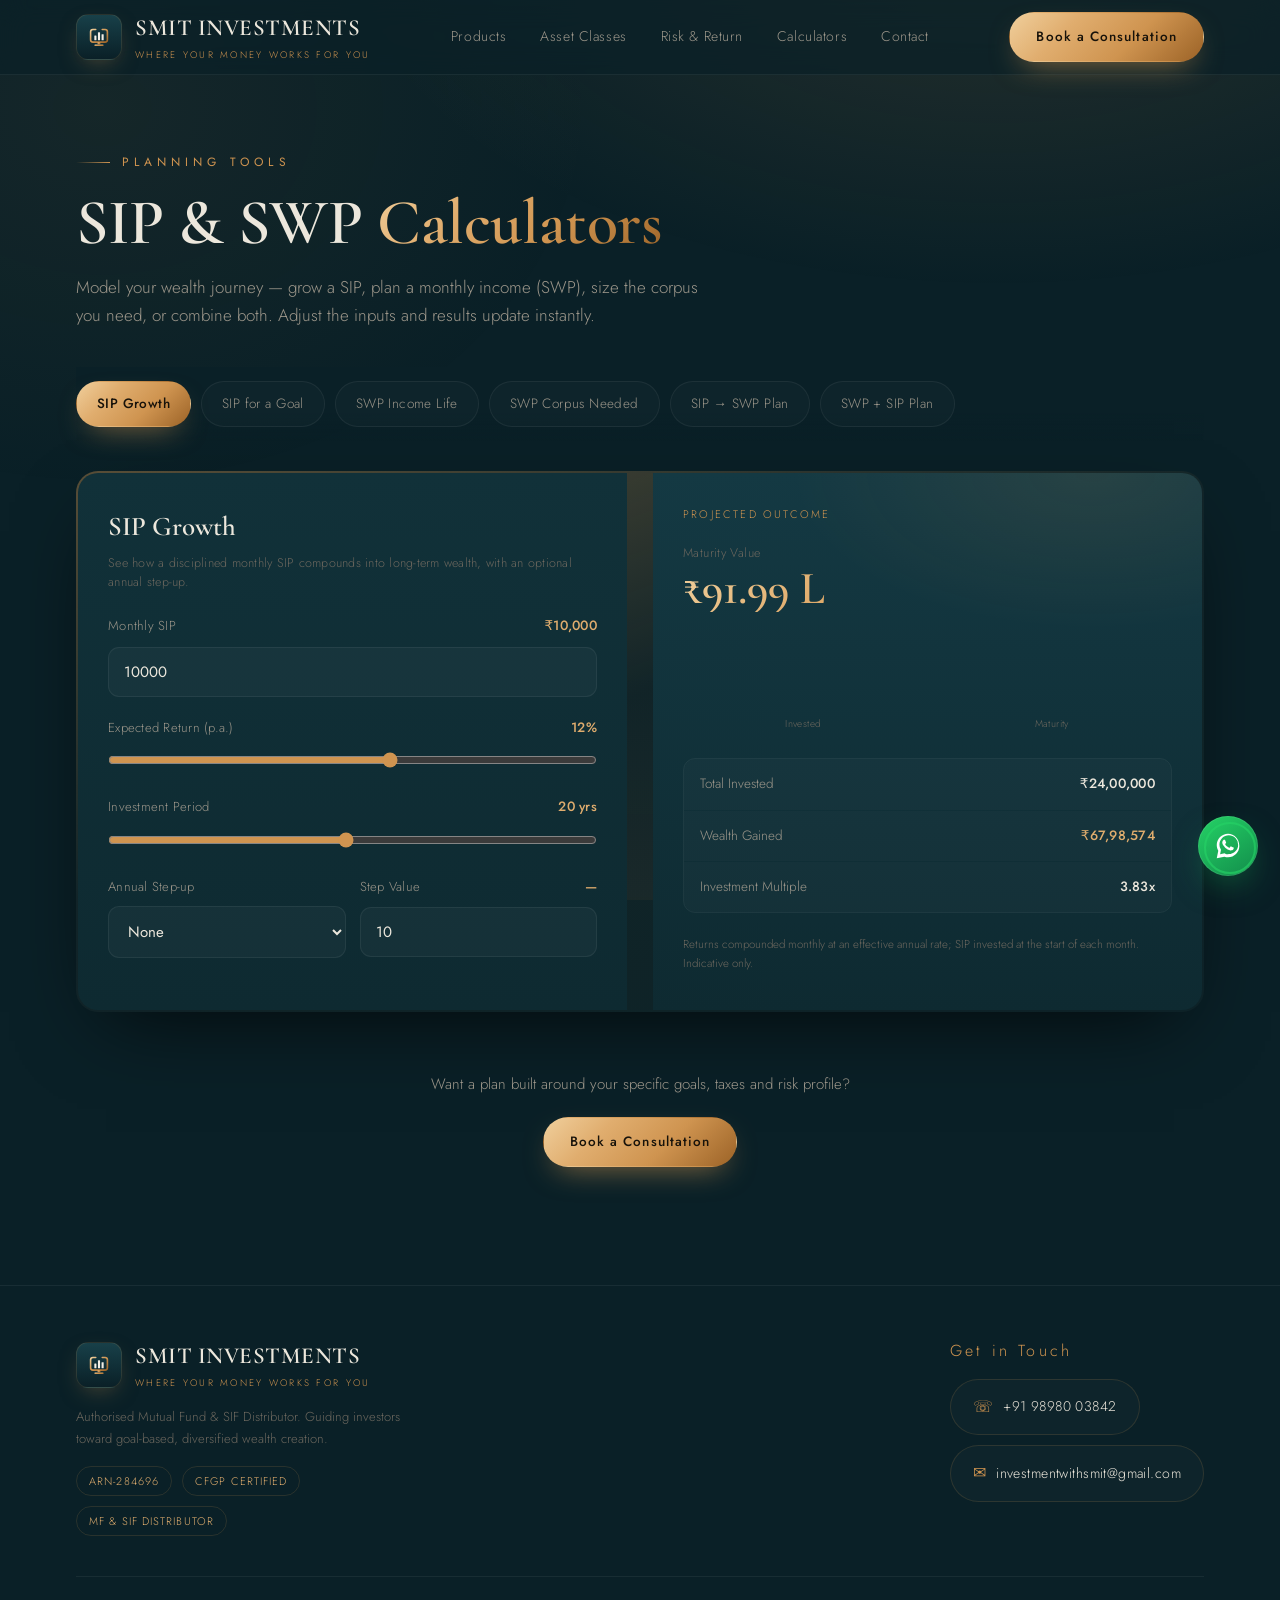
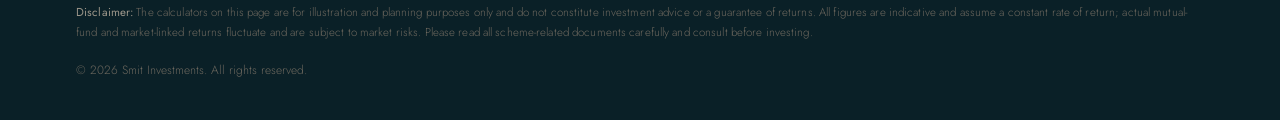
==== commit ad2490de: "Switch site to teal & bronze theme matching brand brochure Re-skin both pages and the shared stylesh" ====
--- a/calculators.html
+++ b/calculators.html
@@ -18,7 +18,7 @@
       <span class="mark">
         <svg viewBox="0 0 120 116" xmlns="http://www.w3.org/2000/svg">
           <defs><linearGradient id="lg" x1="0" y1="0" x2="1" y2="1">
-            <stop offset="0" stop-color="#c4b5fd"/><stop offset=".5" stop-color="#7c6cf0"/><stop offset="1" stop-color="#4f46e5"/>
+            <stop offset="0" stop-color="#f0cf9c"/><stop offset=".5" stop-color="#cf9450"/><stop offset="1" stop-color="#9c6327"/>
           </linearGradient></defs>
           <path d="M46 26 H34 a10 10 0 0 0 -10 10 v34 a10 10 0 0 0 10 10 H86 a10 10 0 0 0 10 -10 V36 a10 10 0 0 0 -10 -10 H74"
                 fill="none" stroke="url(#lg)" stroke-width="7" stroke-linecap="round"/>
@@ -230,7 +230,7 @@
           <span class="mark">
             <svg viewBox="0 0 120 116" xmlns="http://www.w3.org/2000/svg">
               <defs><linearGradient id="lgf" x1="0" y1="0" x2="1" y2="1">
-                <stop offset="0" stop-color="#c4b5fd"/><stop offset=".5" stop-color="#7c6cf0"/><stop offset="1" stop-color="#4f46e5"/>
+                <stop offset="0" stop-color="#f0cf9c"/><stop offset=".5" stop-color="#cf9450"/><stop offset="1" stop-color="#9c6327"/>
               </linearGradient></defs>
               <path d="M46 26 H34 a10 10 0 0 0 -10 10 v34 a10 10 0 0 0 10 10 H86 a10 10 0 0 0 10 -10 V36 a10 10 0 0 0 -10 -10 H74"
                     fill="none" stroke="url(#lgf)" stroke-width="7" stroke-linecap="round"/>
--- a/styles.css
+++ b/styles.css
@@ -1,18 +1,18 @@
 :root{
-    --bg:#0b0e17;
-    --bg-2:#111524;
-    --panel:#151a2b;
-    --panel-2:#181d30;
-    --line:rgba(124,108,240,0.16);
+    --bg:#0a2027;
+    --bg-2:#0e2a31;
+    --panel:#113139;
+    --panel-2:#143943;
+    --line:rgba(207,148,80,0.16);
     --line-soft:rgba(255,255,255,0.06);
-    --gold:#7c6cf0;
-    --gold-2:#a78bfa;
-    --gold-3:#c4b5fd;
-    --gold-deep:#4f46e5;
+    --gold:#cf9450;
+    --gold-2:#e0ad6e;
+    --gold-3:#f0cf9c;
+    --gold-deep:#9c6327;
     --txt:#ece7dc;
     --txt-dim:#9c968a;
     --txt-mute:#6c675e;
-    --grad-gold:linear-gradient(135deg,#c4b5fd 0%,#a78bfa 30%,#7c6cf0 62%,#4f46e5 100%);
+    --grad-gold:linear-gradient(135deg,#f0cf9c 0%,#e0ad6e 30%,#cf9450 62%,#9c6327 100%);
     --shadow:0 30px 80px -30px rgba(0,0,0,0.8);
     --radius:18px;
   }
@@ -30,9 +30,9 @@
   body::before{
     content:"";position:fixed;inset:0;z-index:0;pointer-events:none;
     background:
-      radial-gradient(1100px 600px at 78% -8%,rgba(124,108,240,0.14),transparent 60%),
-      radial-gradient(900px 700px at 8% 12%,rgba(124,108,240,0.06),transparent 55%),
-      radial-gradient(700px 500px at 50% 108%,rgba(124,108,240,0.07),transparent 60%);
+      radial-gradient(1100px 600px at 78% -8%,rgba(207,148,80,0.14),transparent 60%),
+      radial-gradient(900px 700px at 8% 12%,rgba(207,148,80,0.06),transparent 55%),
+      radial-gradient(700px 500px at 50% 108%,rgba(207,148,80,0.07),transparent 60%);
   }
   .serif{font-family:'Cormorant Garamond',serif}
   .wrap{max-width:1180px;margin:0 auto;padding:0 26px;position:relative;z-index:1}
@@ -51,15 +51,15 @@
   header.nav{
     position:sticky;top:0;z-index:50;
     backdrop-filter:blur(14px);
-    background:rgba(11,14,23,0.72);
+    background:rgba(10,32,39,0.72);
     border-bottom:1px solid var(--line-soft);
   }
   .nav-inner{display:flex;align-items:center;justify-content:space-between;height:74px}
   .brand{display:flex;align-items:center;gap:13px;text-decoration:none}
   .brand .mark{
     width:46px;height:46px;border-radius:12px;display:grid;place-items:center;
-    background:linear-gradient(180deg,#1a2138,#0c1019);border:1px solid var(--line);
-    box-shadow:0 8px 24px -10px rgba(124,108,240,0.5);
+    background:linear-gradient(180deg,#184049,#0a2027);border:1px solid var(--line);
+    box-shadow:0 8px 24px -10px rgba(207,148,80,0.5);
   }
   .brand .mark svg{width:28px;height:28px;display:block}
   .brand b{font-family:'Cormorant Garamond',serif;font-size:23px;font-weight:600;letter-spacing:.5px;color:var(--txt);white-space:nowrap}
@@ -72,10 +72,10 @@
     padding:13px 26px;border-radius:40px;font-size:13.5px;letter-spacing:.08em;
     font-weight:400;font-family:'Jost';border:1px solid transparent;transition:.3s;white-space:nowrap;
   }
-  .btn-gold{background:var(--grad-gold);color:#0b0a1f;font-weight:500;box-shadow:0 12px 30px -12px rgba(124,108,240,0.7)}
-  .btn-gold:hover{transform:translateY(-2px);box-shadow:0 18px 40px -14px rgba(124,108,240,0.85)}
-  .btn-ghost{border-color:var(--line);color:var(--gold-2);background:rgba(124,108,240,0.04)}
-  .btn-ghost:hover{background:rgba(124,108,240,0.1);border-color:var(--gold)}
+  .btn-gold{background:var(--grad-gold);color:#17120a;font-weight:500;box-shadow:0 12px 30px -12px rgba(207,148,80,0.7)}
+  .btn-gold:hover{transform:translateY(-2px);box-shadow:0 18px 40px -14px rgba(207,148,80,0.85)}
+  .btn-ghost{border-color:var(--line);color:var(--gold-2);background:rgba(207,148,80,0.04)}
+  .btn-ghost:hover{background:rgba(207,148,80,0.1);border-color:var(--gold)}
   @media(max-width:860px){.nav-links{display:none}}
 
   /* HERO */
@@ -89,18 +89,18 @@
   .hero-stats .s b{font-family:'Cormorant Garamond',serif;font-size:34px;font-weight:600;display:block;line-height:1}
   .hero-stats .s span{font-size:11.5px;letter-spacing:.16em;text-transform:uppercase;color:var(--txt-mute)}
   .hero-card{
-    position:relative;border-radius:22px;padding:2px;background:linear-gradient(160deg,rgba(124,108,240,0.5),rgba(124,108,240,0.05) 40%,rgba(124,108,240,0.02));
+    position:relative;border-radius:22px;padding:2px;background:linear-gradient(160deg,rgba(207,148,80,0.5),rgba(207,148,80,0.05) 40%,rgba(207,148,80,0.02));
     box-shadow:var(--shadow);
   }
   .hero-card-in{
-    background:linear-gradient(180deg,#141a2b,#0c1019);border-radius:20px;padding:32px 30px;
+    background:linear-gradient(180deg,#0f2e36,#0a2027);border-radius:20px;padding:32px 30px;
   }
   .hero-card h4{font-family:'Cormorant Garamond',serif;font-size:22px;font-weight:600;margin-bottom:6px}
   .hero-card .sub{font-size:12.5px;color:var(--txt-mute);letter-spacing:.05em;margin-bottom:22px}
   .ladder{display:flex;flex-direction:column;gap:11px}
   .ladder .row{display:flex;align-items:center;justify-content:space-between;
     padding:13px 16px;border-radius:12px;background:rgba(255,255,255,0.02);border:1px solid var(--line-soft);transition:.3s}
-  .ladder .row:hover{border-color:var(--line);background:rgba(124,108,240,0.05);transform:translateX(3px)}
+  .ladder .row:hover{border-color:var(--line);background:rgba(207,148,80,0.05);transform:translateX(3px)}
   .ladder .row .name{font-size:14px;color:var(--txt);letter-spacing:.02em}
   .ladder .row .val{font-size:12.5px;color:var(--gold-2);font-weight:400;letter-spacing:.04em}
   @media(max-width:900px){.hero-grid{grid-template-columns:1fr;gap:44px}.hero{padding:60px 0 50px}}
@@ -123,11 +123,11 @@
     display:flex;flex-direction:column;
   }
   .card::before{content:"";position:absolute;inset:0;padding:1px;border-radius:var(--radius);
-    background:linear-gradient(160deg,rgba(124,108,240,0.55),transparent 42%);
+    background:linear-gradient(160deg,rgba(207,148,80,0.55),transparent 42%);
     -webkit-mask:linear-gradient(#000 0 0) content-box,linear-gradient(#000 0 0);
     -webkit-mask-composite:xor;mask-composite:exclude;opacity:0;transition:.4s}
   .card::after{content:"";position:absolute;top:-40%;right:-30%;width:220px;height:220px;
-    background:radial-gradient(circle,rgba(124,108,240,0.16),transparent 65%);opacity:0;transition:.5s}
+    background:radial-gradient(circle,rgba(207,148,80,0.16),transparent 65%);opacity:0;transition:.5s}
   .card:hover{transform:translateY(-7px);border-color:var(--line)}
   .card:hover::before{opacity:1}
   .card:hover::after{opacity:1}
@@ -135,20 +135,20 @@
   .idx{font-family:'Cormorant Garamond',serif;font-size:16px;color:var(--gold);border:1px solid var(--line);
     width:40px;height:40px;border-radius:11px;display:grid;place-items:center;flex-shrink:0;letter-spacing:.02em}
   .min-badge{font-size:10.5px;letter-spacing:.12em;text-transform:uppercase;color:var(--gold-2);
-    border:1px solid var(--line);padding:6px 12px;border-radius:30px;white-space:nowrap;background:rgba(124,108,240,0.05)}
+    border:1px solid var(--line);padding:6px 12px;border-radius:30px;white-space:nowrap;background:rgba(207,148,80,0.05)}
   .min-badge.open{color:var(--txt-dim);border-color:var(--line-soft)}
   .card h3{font-family:'Cormorant Garamond',serif;font-size:26px;font-weight:600;letter-spacing:.2px;margin-bottom:9px;line-height:1.1}
   .card .desc{font-size:14px;color:var(--txt-dim);font-weight:300;line-height:1.6;margin-bottom:18px;flex-grow:1}
   .tags{display:flex;flex-wrap:wrap;gap:7px;margin-top:auto}
   .tag{font-size:11px;letter-spacing:.03em;color:var(--txt);padding:5px 11px;border-radius:20px;
     background:rgba(255,255,255,0.03);border:1px solid var(--line-soft)}
-  .tag.eq{color:#a78bfa;border-color:rgba(167,139,250,0.28)}
+  .tag.eq{color:#e0ad6e;border-color:rgba(224,173,110,0.28)}
   .tag.hy{color:#c9b48a}
   .tag.dt{color:#a9b6c9;border-color:rgba(169,182,201,0.22)}
   .tag.ot{color:#d8b98f;border-color:rgba(216,185,143,0.24)}
   .card .cls-label{font-size:10px;letter-spacing:.2em;text-transform:uppercase;color:var(--txt-mute);margin:16px 0 9px}
   .highlight-strip{margin-top:16px;padding:11px 14px;border-radius:11px;font-size:12.5px;
-    background:linear-gradient(90deg,rgba(124,108,240,0.12),rgba(124,108,240,0.02));
+    background:linear-gradient(90deg,rgba(207,148,80,0.12),rgba(207,148,80,0.02));
     border:1px solid var(--line);color:var(--gold-3);letter-spacing:.02em}
 
   /* ASSET CLASS BAR */
@@ -184,7 +184,7 @@
   .rr-track{flex:1;height:12px;border-radius:8px;background:rgba(255,255,255,0.045);overflow:hidden;position:relative}
   .rr-fill{display:block;height:100%;width:0;border-radius:8px;transition:width 1.15s cubic-bezier(.2,.85,.25,1)}
   .rr-fill.risk{background:linear-gradient(90deg,#6f5324,#c99a44)}
-  .rr-fill.ret{background:var(--grad-gold);box-shadow:0 0 16px -4px rgba(124,108,240,0.5)}
+  .rr-fill.ret{background:var(--grad-gold);box-shadow:0 0 16px -4px rgba(207,148,80,0.5)}
   .rr-row.in .rr-fill{width:var(--w)}
   .rr-v{width:30px;font-size:13px;color:var(--gold-2);flex-shrink:0;font-weight:400}
   .rr-scale{display:flex;justify-content:space-between;max-width:960px;margin:20px auto 0;
@@ -205,10 +205,10 @@
   .rr-plot.in .dot-g{opacity:1}
   .dot-g circle{transition:.3s}
   .dot-g:hover circle{stroke:var(--gold-3);stroke-width:3}
-  .dot-n{fill:#0b0a1f;font-size:13px;font-weight:600;font-family:'Jost',sans-serif}
+  .dot-n{fill:#17120a;font-size:13px;font-weight:600;font-family:'Jost',sans-serif}
   .rr-key{display:grid;grid-template-columns:repeat(3,1fr);gap:12px 24px;max-width:720px;margin:36px auto 0}
   .rr-key .k{display:flex;align-items:center;gap:11px;font-size:13px}
-  .rr-key .kn{width:25px;height:25px;border-radius:50%;background:var(--grad-gold);color:#0b0a1f;
+  .rr-key .kn{width:25px;height:25px;border-radius:50%;background:var(--grad-gold);color:#17120a;
     font-size:12px;font-weight:600;display:grid;place-items:center;flex-shrink:0}
   .rr-key .k b{color:var(--txt);font-weight:400}
   .rr-key .k .rv{color:var(--gold-2);font-size:11px;margin-left:auto;white-space:nowrap;letter-spacing:.04em}
@@ -216,8 +216,8 @@
 
   /* CTA */
   .cta-band{position:relative;border-radius:26px;overflow:hidden;padding:2px;
-    background:linear-gradient(135deg,rgba(124,108,240,0.6),rgba(124,108,240,0.05));box-shadow:var(--shadow)}
-  .cta-in{background:radial-gradient(700px 300px at 50% 0,rgba(124,108,240,0.12),transparent 60%),linear-gradient(180deg,#121625,#0b0e17);
+    background:linear-gradient(135deg,rgba(207,148,80,0.6),rgba(207,148,80,0.05));box-shadow:var(--shadow)}
+  .cta-in{background:radial-gradient(700px 300px at 50% 0,rgba(207,148,80,0.12),transparent 60%),linear-gradient(180deg,#121625,#0a2027);
     border-radius:24px;padding:64px 40px;text-align:center}
   .cta-in h2{font-family:'Cormorant Garamond',serif;font-size:clamp(34px,4.6vw,50px);font-weight:600;margin:16px 0 14px;line-height:1.08}
   .cta-in p{color:var(--txt-dim);max-width:520px;margin:0 auto 34px;font-size:16.5px}
@@ -225,7 +225,7 @@
   .contact-pill{display:inline-flex;align-items:center;gap:10px;padding:14px 22px;border-radius:40px;
     border:1px solid var(--line);color:var(--txt);text-decoration:none;font-size:14px;letter-spacing:.03em;
     background:rgba(255,255,255,0.02);transition:.3s}
-  .contact-pill:hover{border-color:var(--gold);color:var(--gold-2);background:rgba(124,108,240,0.06)}
+  .contact-pill:hover{border-color:var(--gold);color:var(--gold-2);background:rgba(207,148,80,0.06)}
   .contact-pill .k{color:var(--gold);font-size:16px}
 
   /* FOOTER */
@@ -252,24 +252,24 @@
 .calc-hero p.lead{font-size:17px;color:var(--txt-dim);max-width:640px}
 
 .tabs{display:flex;flex-wrap:wrap;gap:10px;margin:38px 0 30px;position:sticky;top:74px;z-index:20;
-  padding:14px 0;background:linear-gradient(180deg,var(--bg) 62%,rgba(11,14,23,0));}
+  padding:14px 0;background:linear-gradient(180deg,var(--bg) 62%,rgba(10,32,39,0));}
 .tab{cursor:pointer;padding:11px 20px;border-radius:40px;font-size:13.5px;letter-spacing:.03em;
   border:1px solid var(--line-soft);background:rgba(255,255,255,0.02);color:var(--txt-dim);transition:.3s;font-family:'Jost'}
 .tab:hover{color:var(--gold-2);border-color:var(--line)}
-.tab.active{background:var(--grad-gold);color:#0b0a1f;font-weight:500;border-color:transparent;
-  box-shadow:0 12px 30px -14px rgba(124,108,240,0.8)}
+.tab.active{background:var(--grad-gold);color:#17120a;font-weight:500;border-color:transparent;
+  box-shadow:0 12px 30px -14px rgba(207,148,80,0.8)}
 
 .panel{display:none;animation:fade .5s ease}
 .panel.active{display:block}
 @keyframes fade{from{opacity:0;transform:translateY(10px)}to{opacity:1;transform:none}}
 
 .calc-card{display:grid;grid-template-columns:1fr 1fr;gap:26px;border-radius:22px;padding:2px;
-  background:linear-gradient(160deg,rgba(124,108,240,0.4),rgba(124,108,240,0.04) 45%,rgba(124,108,240,0.02));
+  background:linear-gradient(160deg,rgba(207,148,80,0.4),rgba(207,148,80,0.04) 45%,rgba(207,148,80,0.02));
   box-shadow:var(--shadow)}
 .calc-card>div{background:linear-gradient(180deg,var(--panel),var(--bg-2));border-radius:20px;padding:32px 30px}
 .calc-card .inputs{border-radius:20px 0 0 20px}
 .calc-card .results{border-radius:0 20px 20px 0;background:
-  radial-gradient(500px 260px at 80% 0,rgba(124,108,240,0.10),transparent 60%),linear-gradient(180deg,var(--panel-2),var(--bg-2))}
+  radial-gradient(500px 260px at 80% 0,rgba(207,148,80,0.10),transparent 60%),linear-gradient(180deg,var(--panel-2),var(--bg-2))}
 @media(max-width:820px){.calc-card{grid-template-columns:1fr}.calc-card .inputs,.calc-card .results{border-radius:20px}}
 
 .calc-card h3{font-family:'Cormorant Garamond',serif;font-size:27px;font-weight:600;margin-bottom:4px}
@@ -280,11 +280,11 @@
 .field label .out{color:var(--gold-2);font-size:13.5px;font-weight:500}
 .field input[type=number],.field select{width:100%;padding:13px 15px;border-radius:11px;font-size:15px;font-family:'Jost';
   background:rgba(255,255,255,0.03);border:1px solid var(--line-soft);color:var(--txt);transition:.25s;outline:none}
-.field input[type=number]:focus,.field select:focus{border-color:var(--gold);background:rgba(124,108,240,0.06)}
+.field input[type=number]:focus,.field select:focus{border-color:var(--gold);background:rgba(207,148,80,0.06)}
 .field input[type=range]{width:100%;accent-color:var(--gold);margin-top:4px}
 .field .hint{font-size:11px;color:var(--txt-mute);margin-top:6px}
 .field-row{display:grid;grid-template-columns:1fr 1fr;gap:14px}
-.field select option{background:#141a2b;color:var(--txt)}
+.field select option{background:#0f2e36;color:var(--txt)}
 
 .res-head{font-size:11px;letter-spacing:.2em;text-transform:uppercase;color:var(--gold);margin-bottom:20px}
 .res-hero{margin-bottom:8px}
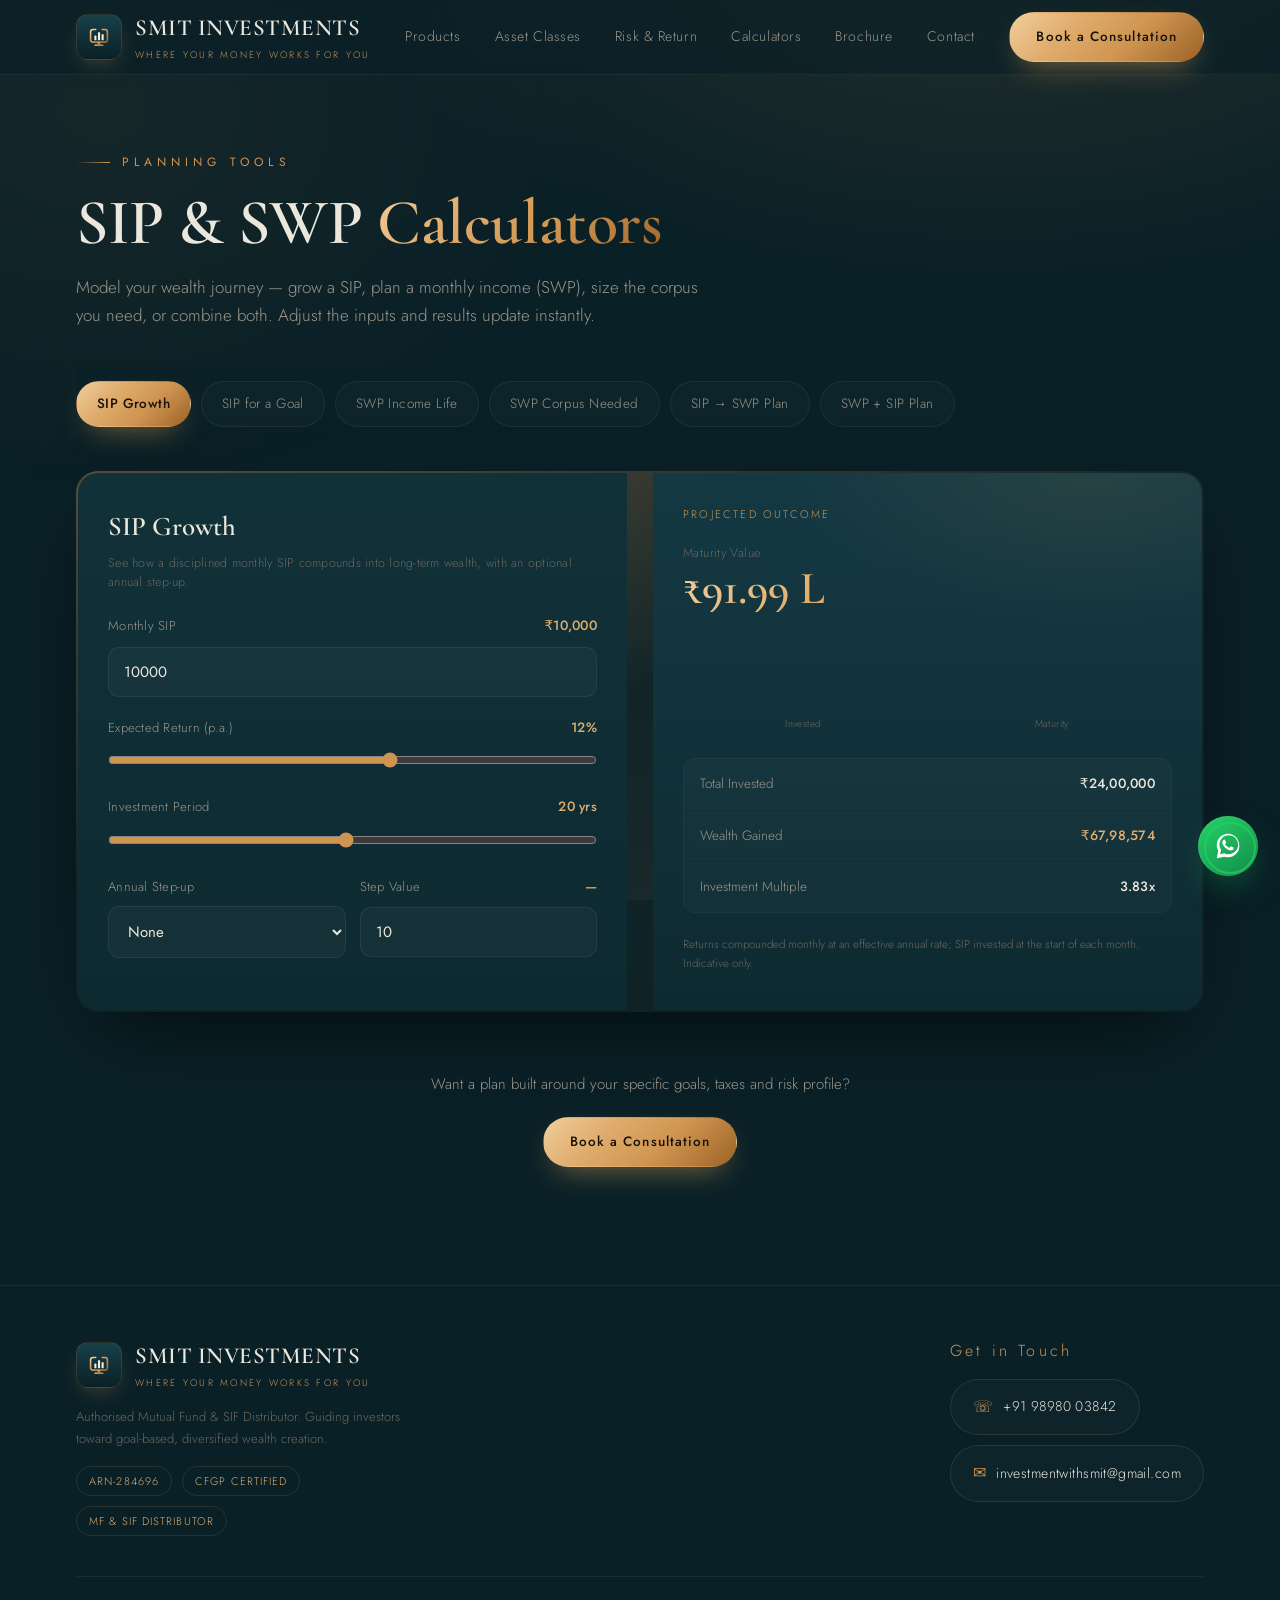
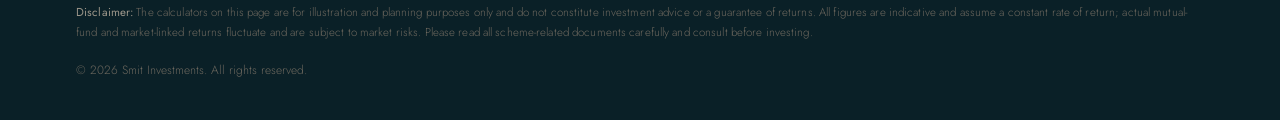
==== commit 3db9a85e: "Add downloadable PDF brochure with links in nav, hero and contact Ship Smit-Investments-Brochure.pdf" ====
--- a/calculators.html
+++ b/calculators.html
@@ -36,6 +36,7 @@
       <a href="index.html#classes">Asset Classes</a>
       <a href="index.html#risk">Risk &amp; Return</a>
       <a href="calculators.html">Calculators</a>
+      <a href="Smit-Investments-Brochure.pdf" download>Brochure</a>
       <a href="index.html#contact">Contact</a>
     </nav>
     <a class="btn btn-gold" href="index.html#contact">Book a Consultation</a>
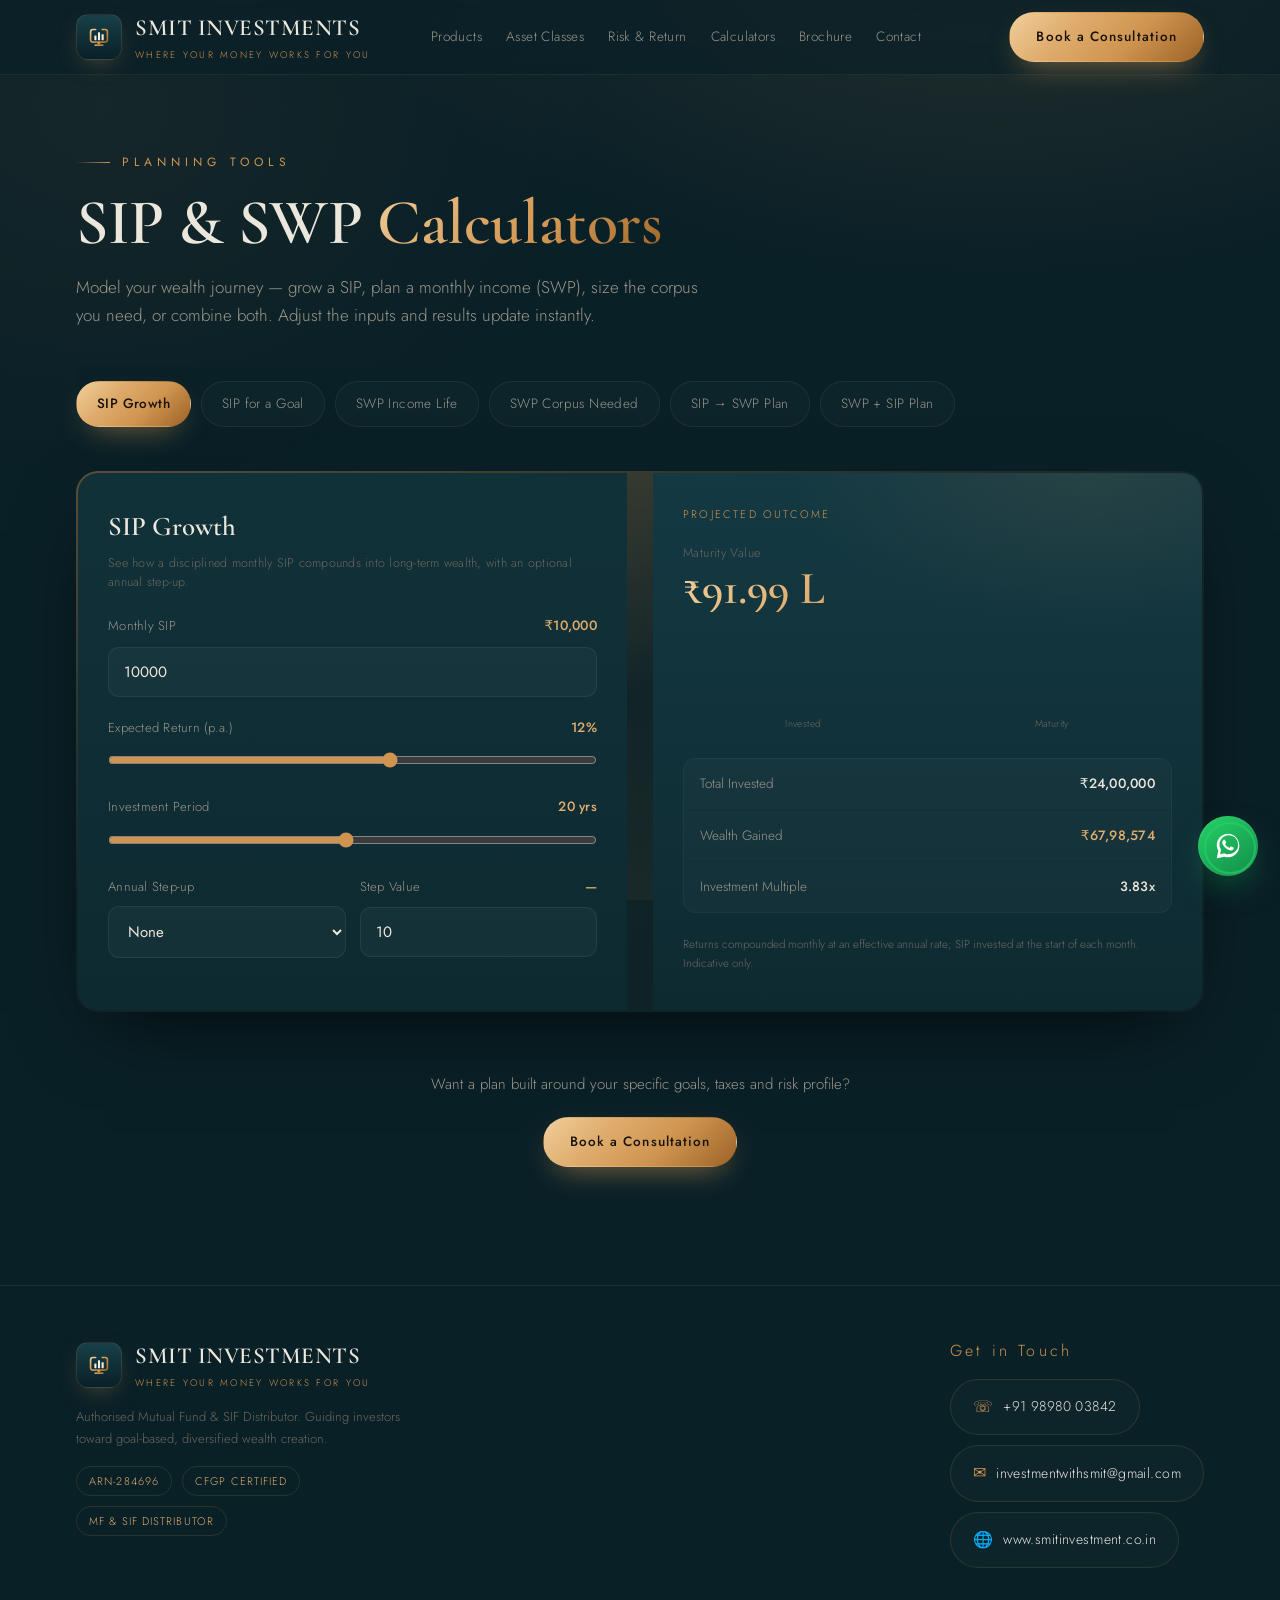
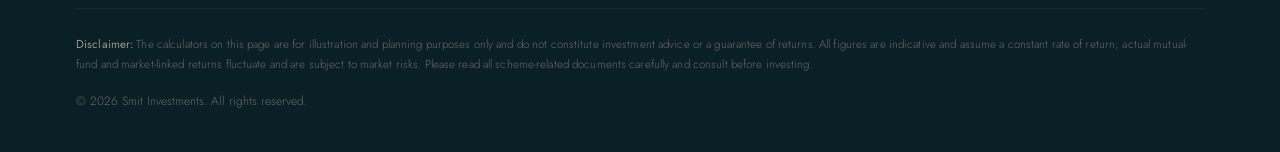
==== commit 248cbce3: "Update brochure PDF and add website details Replace brochure with the latest version. Add www.smitin" ====
--- a/calculators.html
+++ b/calculators.html
@@ -250,7 +250,8 @@
       <div>
         <div class="cls-label" style="color:var(--gold);letter-spacing:.2em;margin-bottom:14px">Get in Touch</div>
         <a class="contact-pill" style="margin-bottom:10px" href="tel:+919898003842"><span class="k serif">☏</span> +91 98980 03842</a><br>
-        <a class="contact-pill" style="margin-bottom:10px" href="mailto:investmentwithsmit@gmail.com"><span class="k serif">✉</span> investmentwithsmit@gmail.com</a>
+        <a class="contact-pill" style="margin-bottom:10px" href="mailto:investmentwithsmit@gmail.com"><span class="k serif">✉</span> investmentwithsmit@gmail.com</a><br>
+        <a class="contact-pill" href="https://www.smitinvestment.co.in" target="_blank" rel="noopener"><span class="k serif">🌐</span> www.smitinvestment.co.in</a>
       </div>
     </div>
     <div class="disclaimer">
--- a/styles.css
+++ b/styles.css
@@ -64,8 +64,9 @@
   .brand .mark svg{width:28px;height:28px;display:block}
   .brand b{font-family:'Cormorant Garamond',serif;font-size:23px;font-weight:600;letter-spacing:.5px;color:var(--txt);white-space:nowrap}
   .brand span{display:block;font-size:9.5px;letter-spacing:.24em;color:var(--gold);text-transform:uppercase;margin-top:0}
-  .nav-links{display:flex;gap:34px;align-items:center}
-  .nav-links a{color:var(--txt-dim);text-decoration:none;font-size:14px;letter-spacing:.04em;transition:.25s}
+  .nav-inner>.btn{margin-left:28px;flex-shrink:0}
+  .nav-links{display:flex;gap:24px;align-items:center}
+  .nav-links a{color:var(--txt-dim);text-decoration:none;font-size:13.5px;letter-spacing:.03em;white-space:nowrap;transition:.25s}
   .nav-links a:hover{color:var(--gold-2)}
   .btn{
     display:inline-flex;align-items:center;gap:9px;text-decoration:none;cursor:pointer;
@@ -76,7 +77,7 @@
   .btn-gold:hover{transform:translateY(-2px);box-shadow:0 18px 40px -14px rgba(207,148,80,0.85)}
   .btn-ghost{border-color:var(--line);color:var(--gold-2);background:rgba(207,148,80,0.04)}
   .btn-ghost:hover{background:rgba(207,148,80,0.1);border-color:var(--gold)}
-  @media(max-width:860px){.nav-links{display:none}}
+  @media(max-width:1000px){.nav-links{display:none}}
 
   /* HERO */
   .hero{position:relative;padding:96px 0 70px;overflow:hidden}
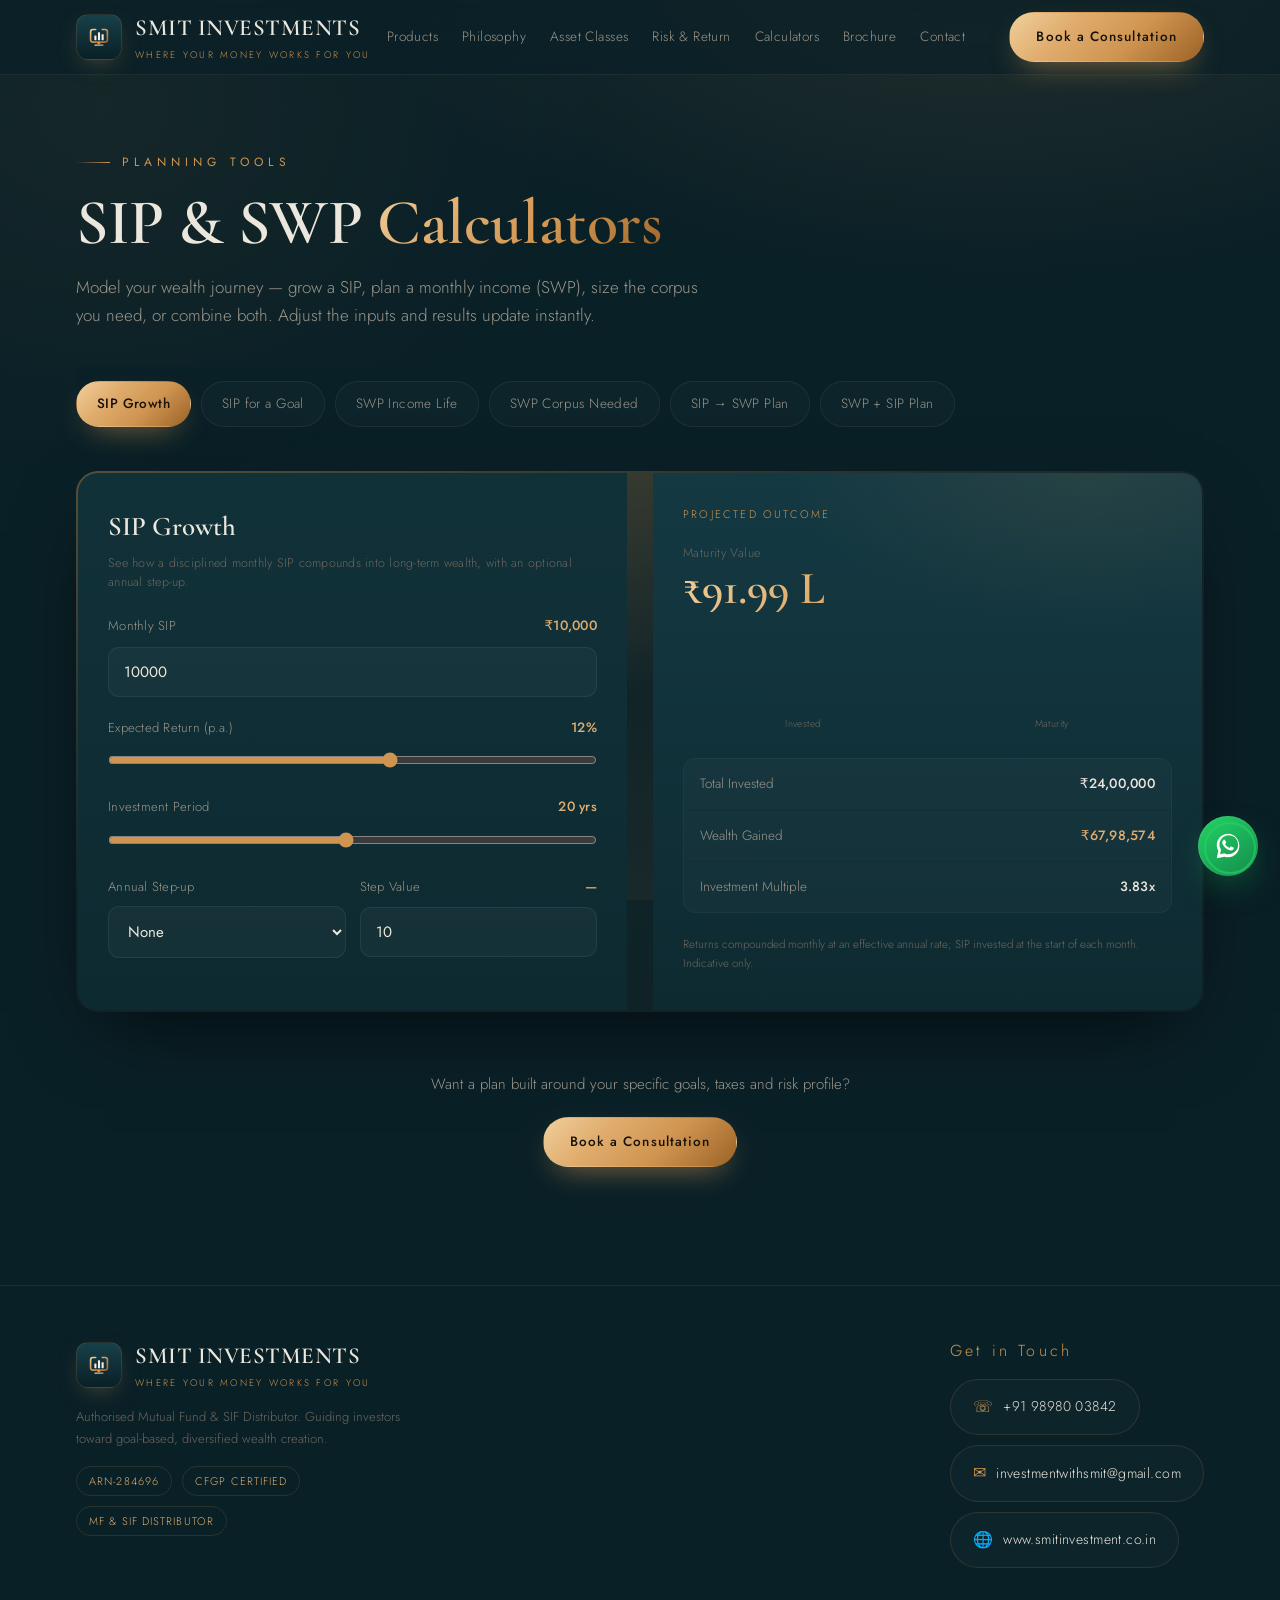
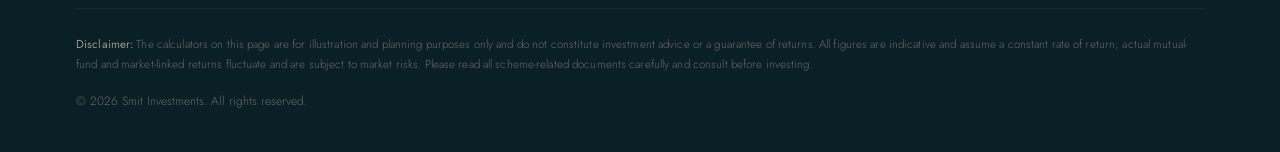
==== commit 594cb387: "Add Grow / Protect / Preserve philosophy section New section after the hero explaining the three wea" ====
--- a/calculators.html
+++ b/calculators.html
@@ -8,7 +8,7 @@
 <link rel="preconnect" href="https://fonts.googleapis.com" />
 <link rel="preconnect" href="https://fonts.gstatic.com" crossorigin />
 <link href="https://fonts.googleapis.com/css2?family=Cormorant+Garamond:wght@400;500;600;700&family=Jost:wght@300;400;500;600&display=swap" rel="stylesheet" />
-<link rel="stylesheet" href="styles.css" />
+<link rel="stylesheet" href="styles.css?v=20261004" />
 </head>
 <body>
 
@@ -33,10 +33,11 @@
     </a>
     <nav class="nav-links">
       <a href="index.html#products">Products</a>
+      <a href="index.html#philosophy">Philosophy</a>
       <a href="index.html#classes">Asset Classes</a>
       <a href="index.html#risk">Risk &amp; Return</a>
       <a href="calculators.html">Calculators</a>
-      <a href="Smit-Investments-Brochure.pdf" download>Brochure</a>
+      <a href="Smit-Investments-Brochure.pdf?v=20261003" download>Brochure</a>
       <a href="index.html#contact">Contact</a>
     </nav>
     <a class="btn btn-gold" href="index.html#contact">Book a Consultation</a>
--- a/styles.css
+++ b/styles.css
@@ -323,3 +323,35 @@
   border:2px solid #25d366;opacity:.65;animation:wa-pulse 2.4s ease-out infinite;pointer-events:none}
 @keyframes wa-pulse{0%{transform:scale(1);opacity:.6}70%{transform:scale(1.7);opacity:0}100%{opacity:0}}
 @media(max-width:520px){.wa-float{right:16px;bottom:18px}.wa-float:hover{max-width:60px}.wa-float .lbl{display:none}}
+
+
+/* ============ GROW / PROTECT / PRESERVE ============ */
+.gpp-grid{display:grid;grid-template-columns:repeat(3,1fr);gap:24px}
+  @media(max-width:880px){.gpp-grid{grid-template-columns:1fr}}
+  .gpp-card{position:relative;border-radius:18px;padding:32px 28px;overflow:hidden;
+    background:linear-gradient(180deg,var(--panel),var(--bg-2));border:1px solid var(--line-soft);
+    transition:.4s cubic-bezier(.2,.7,.2,1);display:flex;flex-direction:column}
+  .gpp-card::before{content:"";position:absolute;inset:0;border-radius:18px;padding:1px;
+    background:linear-gradient(160deg,rgba(207,148,80,0.55),transparent 45%);
+    -webkit-mask:linear-gradient(#000 0 0) content-box,linear-gradient(#000 0 0);
+    -webkit-mask-composite:xor;mask-composite:exclude;opacity:0;transition:.4s}
+  .gpp-card:hover{transform:translateY(-7px);border-color:var(--line)}
+  .gpp-card:hover::before{opacity:1}
+  .gpp-ic{width:60px;height:60px;border-radius:16px;display:grid;place-items:center;font-size:28px;
+    background:rgba(207,148,80,0.1);border:1px solid var(--line);margin-bottom:20px}
+  .gpp-card h3{font-family:'Cormorant Garamond',serif;font-size:28px;font-weight:600;line-height:1}
+  .gpp-card h3 em{display:block;font-style:normal;font-family:'Jost';font-size:11px;letter-spacing:.24em;
+    text-transform:uppercase;color:var(--gold);margin-top:8px}
+  .gpp-rows{margin:22px 0 20px;display:flex;flex-direction:column;gap:15px;flex-grow:1}
+  .gpp-rows .r .k{font-size:10px;letter-spacing:.18em;text-transform:uppercase;color:var(--txt-mute);display:block;margin-bottom:4px}
+  .gpp-rows .r .v{font-size:13.5px;color:var(--txt-dim);line-height:1.5}
+  .gpp-risk{display:flex;align-items:center;gap:12px}
+  .gpp-risk .v{color:var(--gold-2);font-size:13px;font-weight:400}
+  .gpp-meter{display:flex;gap:4px}
+  .gpp-meter i{width:20px;height:5px;border-radius:3px;background:rgba(255,255,255,0.1)}
+  .gpp-meter i.on{background:var(--grad-gold)}
+  .gpp-tools{border-top:1px solid var(--line-soft);padding-top:18px;margin-top:auto}
+  .gpp-tools .label{font-size:10px;letter-spacing:.18em;text-transform:uppercase;color:var(--txt-mute);display:block;margin-bottom:11px}
+  .gpp-flow{display:flex;align-items:center;justify-content:center;gap:14px;margin:0 auto 46px;flex-wrap:wrap;color:var(--txt-mute);font-size:12px;letter-spacing:.14em;text-transform:uppercase}
+  .gpp-flow b{color:var(--gold-2);font-weight:400}
+  .gpp-flow span{color:var(--gold);font-size:15px}
